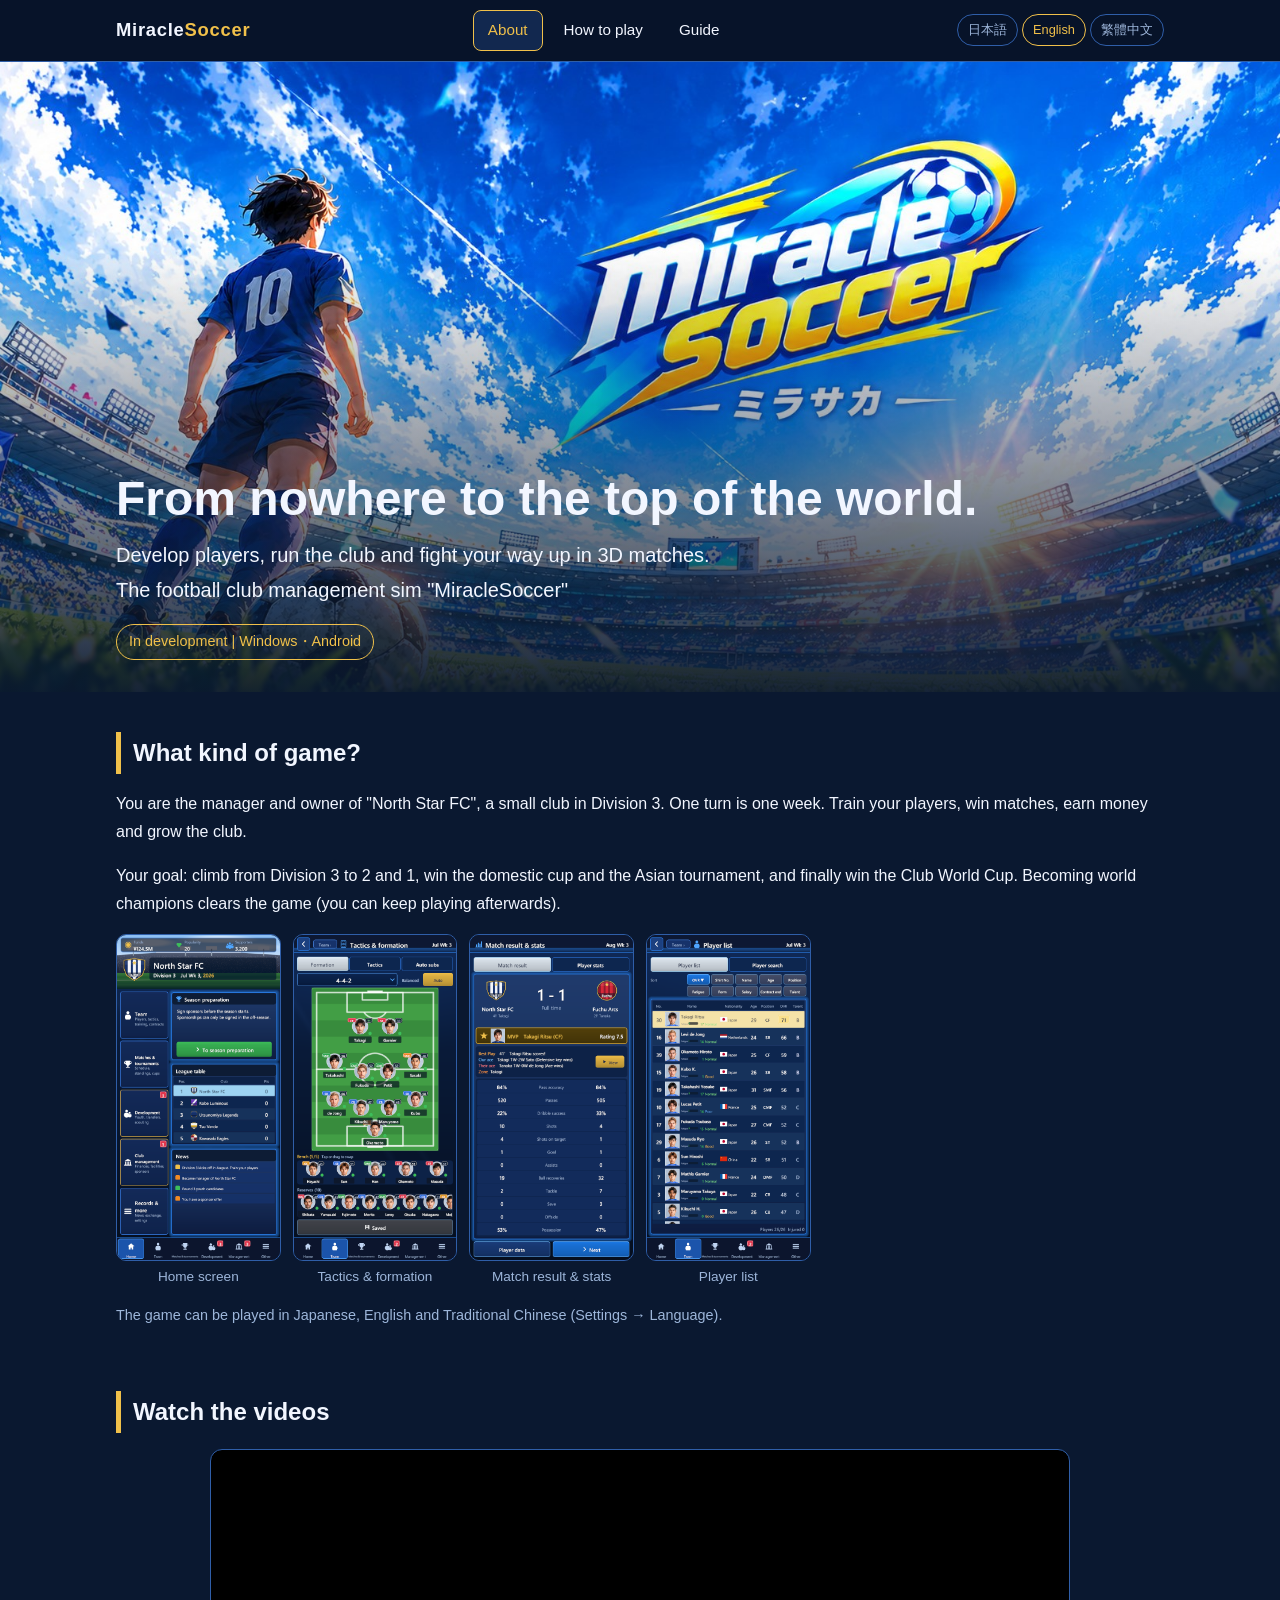
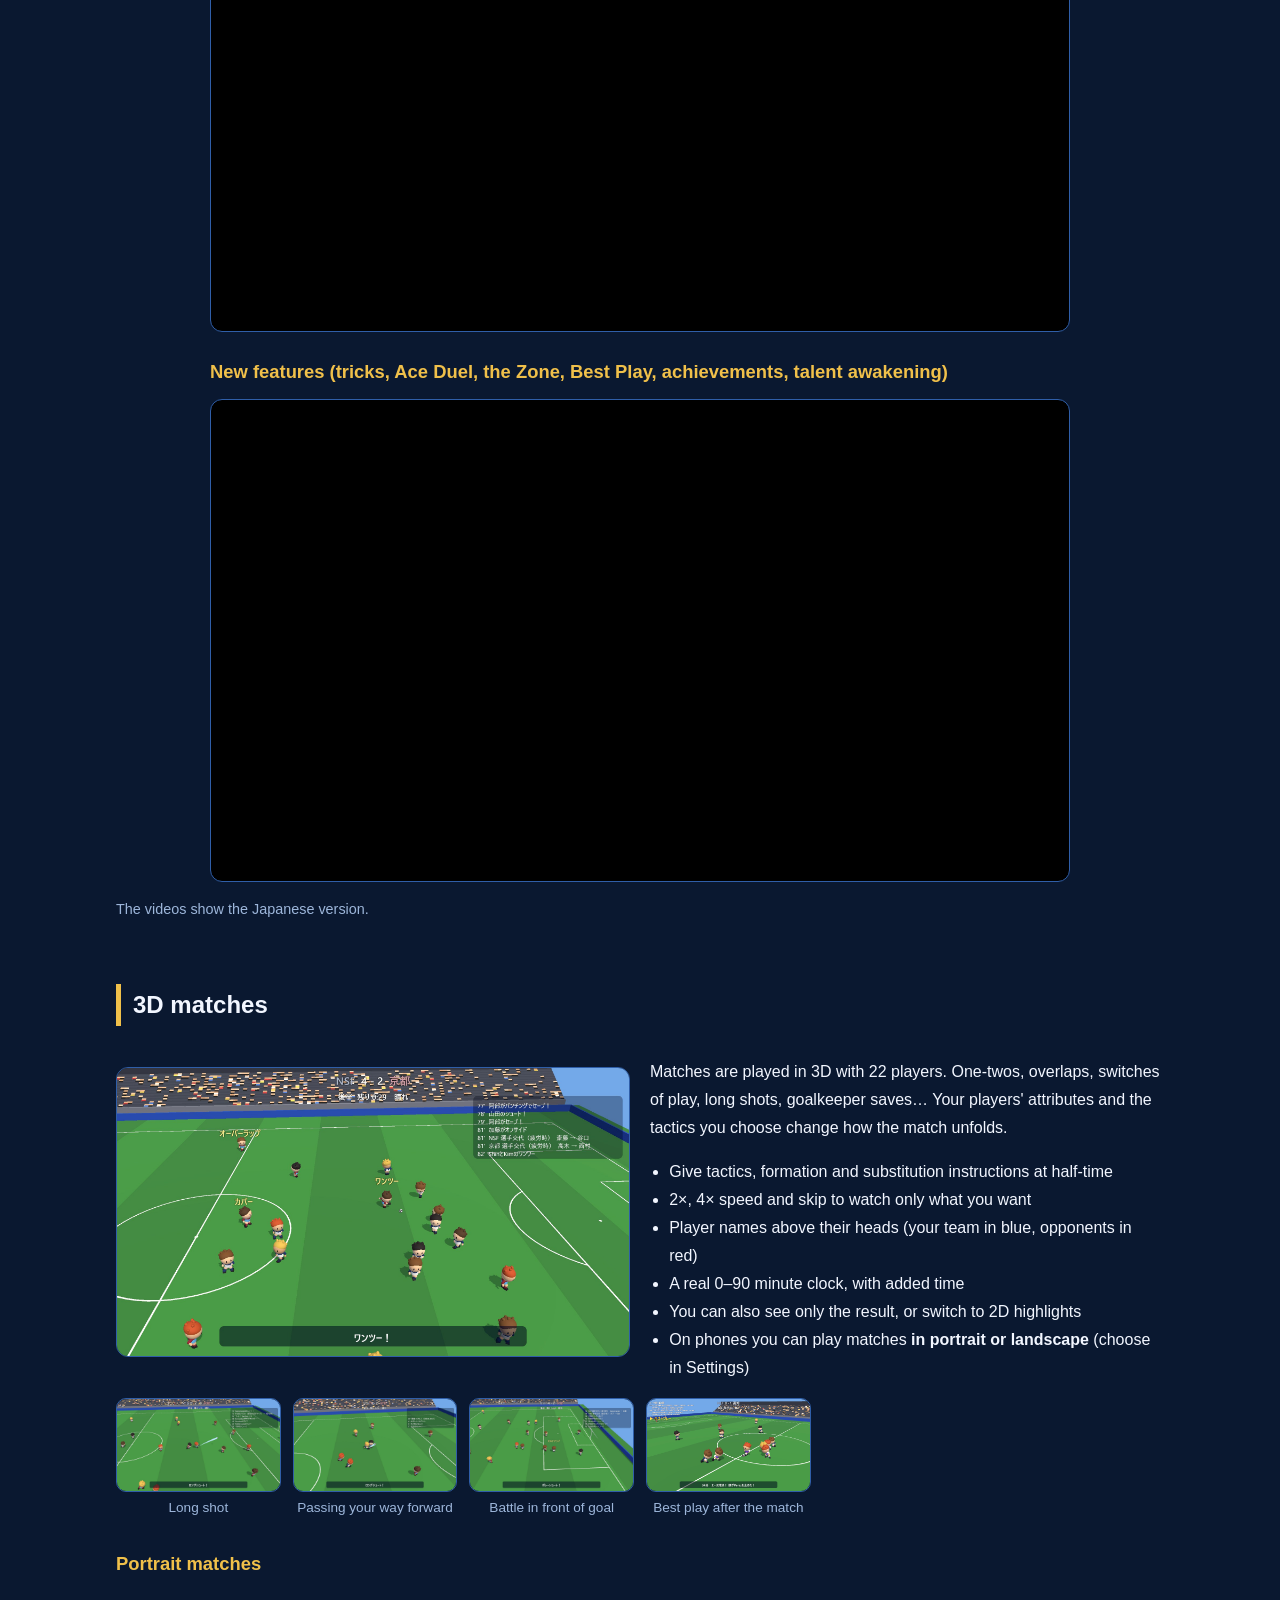
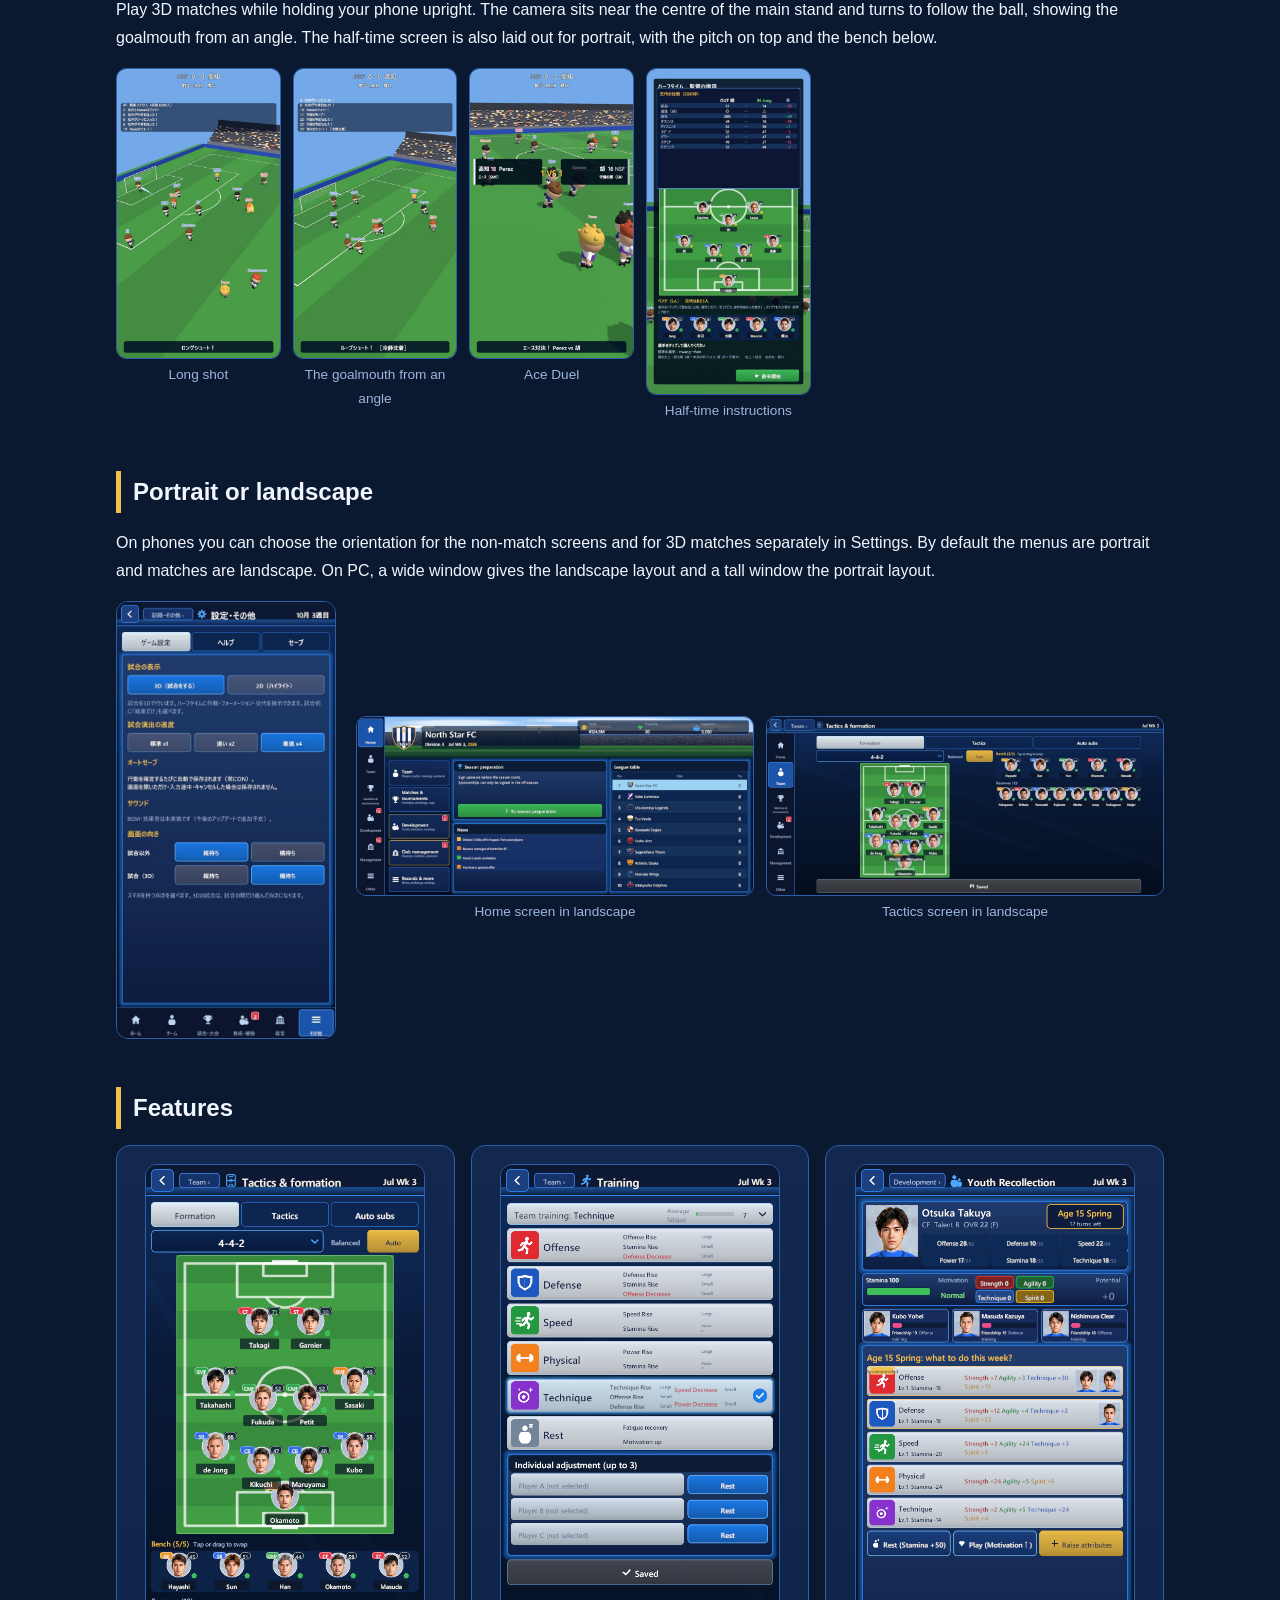
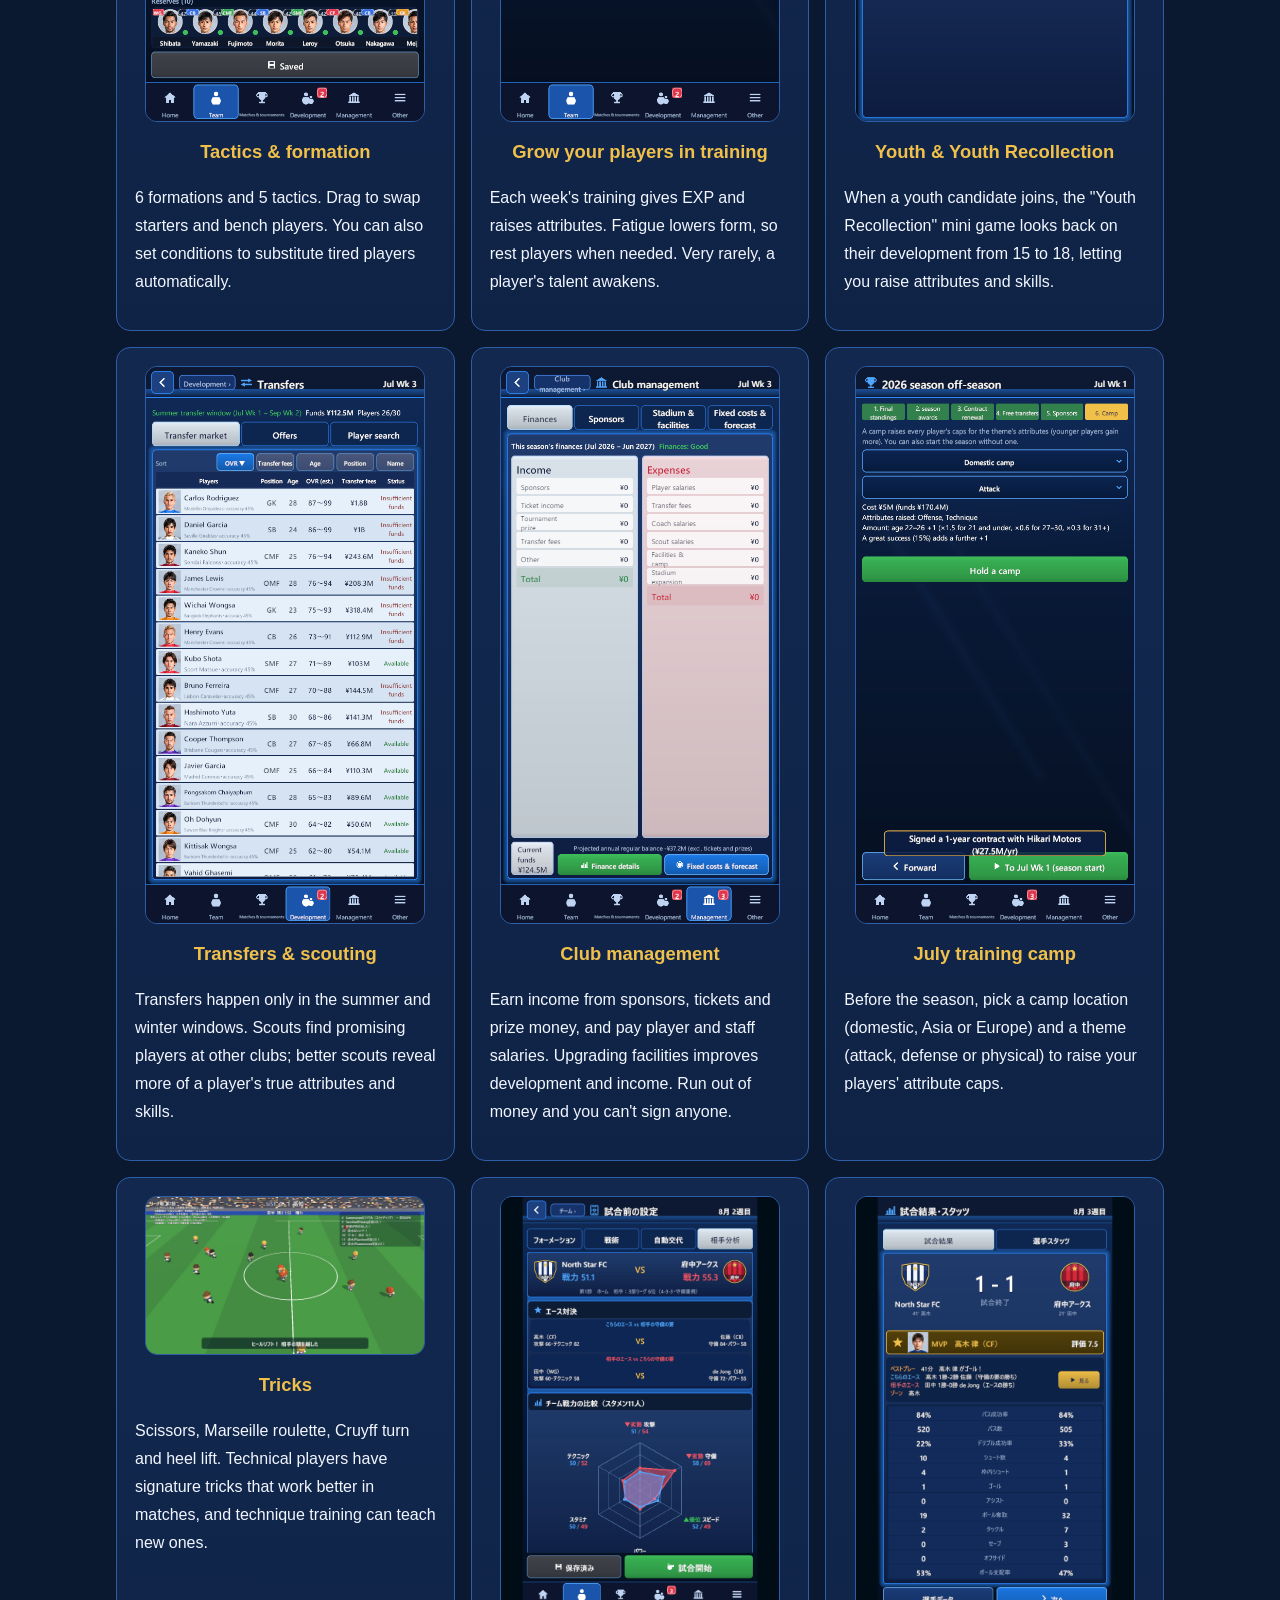
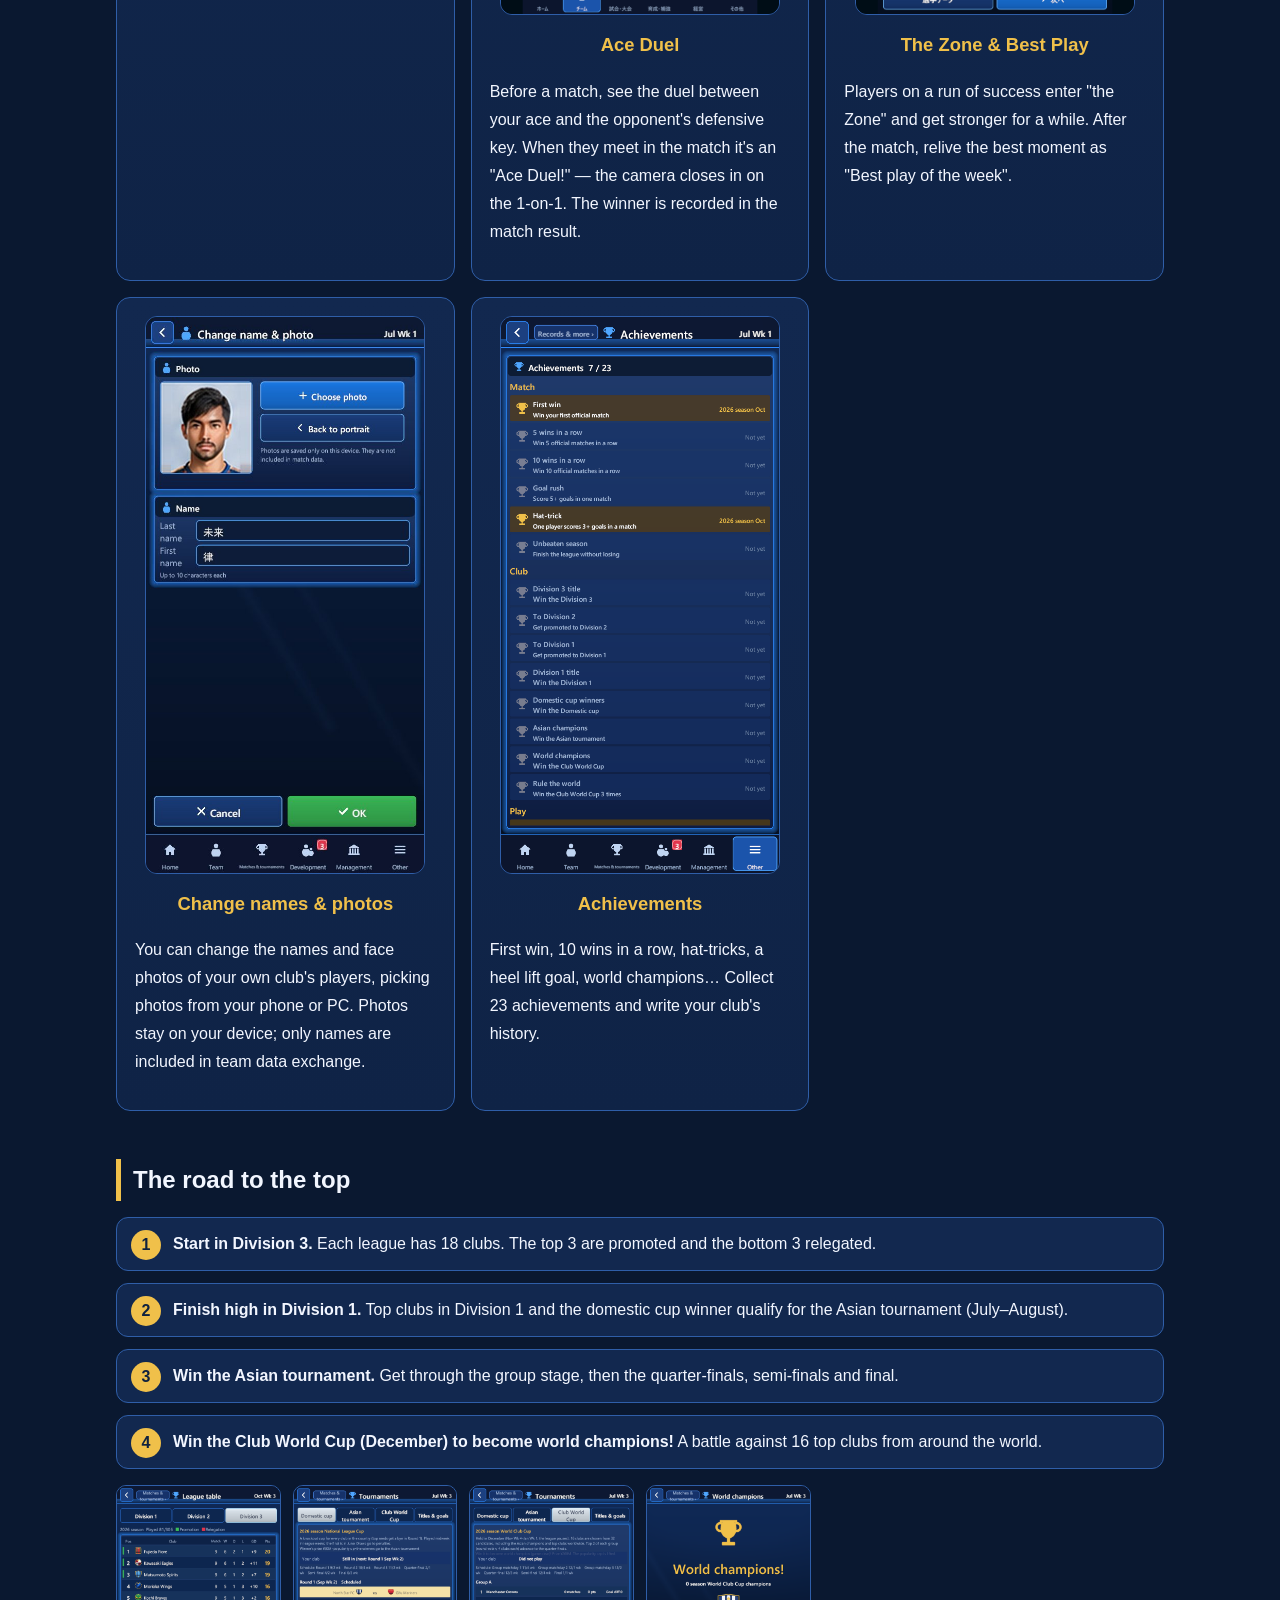
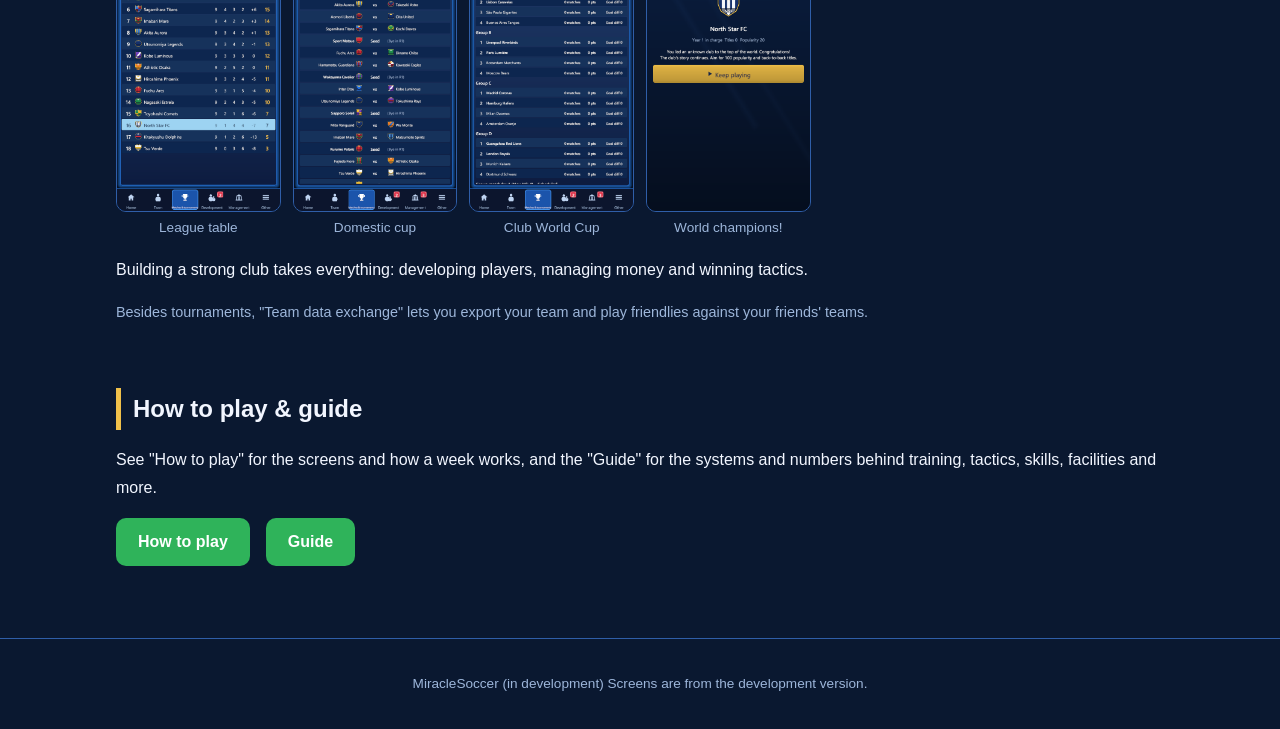
==== en/index.html @ 2bf4840b "サイトを英語・繁体字中国語に対応（en/・zh/ に3ページずつ、全ページに言語の切り替え） 英語版・繁体字版の画面写真は、それぞれの言語で撮ったゲーム画面に差し替え。  Co-Authored-By" ====
<!doctype html>
<html lang="en">
<head>
<meta charset="utf-8">
<meta name="viewport" content="width=device-width, initial-scale=1">
<title>MiracleSoccer | Football Club Management Sim</title>
<meta name="description" content="Take an unknown club to the top of the world. Develop players, run the club and win 3D matches in this football club management simulation.">
<link rel="stylesheet" href="../style.css">
</head>
<body>
<header class="site-header">
  <div class="inner">
    <a class="logo" href="index.html">Miracle<span>Soccer</span></a>
    <nav>
      <ul>
        <li><a class="current" href="index.html">About</a></li>
        <li><a href="howto.html">How to play</a></li>
        <li><a href="guide.html">Guide</a></li>
      </ul>
    </nav>
    <div class="langs"><a href="../index.html" lang="ja">日本語</a><a class="current" href="index.html" lang="en">English</a><a href="../zh/index.html" lang="zh-Hant">繁體中文</a></div>
  </div>
</header>

<div class="hero">
  <div class="inner">
    <h1>From nowhere to the top of the world.</h1>
    <p>Develop players, run the club and fight your way up in 3D matches.<br>The football club management sim "MiracleSoccer"</p>
    <span class="badge">In development | Windows・Android</span>
  </div>
</div>

<main>
  <section>
    <h2>What kind of game?</h2>
    <p>You are the manager and owner of "North Star FC", a small club in Division 3. One turn is one week. Train your players, win matches, earn money and grow the club.</p>
    <p>Your goal: climb from Division 3 to 2 and 1, win the domestic cup and the Asian tournament, and finally win the Club World Cup. Becoming world champions clears the game (you can keep playing afterwards).</p>
    <div class="shots">
      <figure><img src="img/04_home.png" alt="Home screen" loading="lazy"><figcaption>Home screen</figcaption></figure>
      <figure><img src="img/54_tactics_0.png" alt="Tactics and formation" loading="lazy"><figcaption>Tactics & formation</figcaption></figure>
      <figure><img src="img/76_match_result_0.png" alt="Match result and stats" loading="lazy"><figcaption>Match result & stats</figcaption></figure>
      <figure><img src="img/49_player_list.png" alt="Player list" loading="lazy"><figcaption>Player list</figcaption></figure>
    </div>
    <p class="note">The game can be played in Japanese, English and Traditional Chinese (Settings → Language).</p>
  </section>

  <section>
    <h2>Watch the videos</h2>
    <div class="video"><iframe src="https://www.youtube-nocookie.com/embed/7nWPicOZ9nc" title="MiracleSoccer 3D match" loading="lazy" allow="accelerometer; autoplay; clipboard-write; encrypted-media; gyroscope; picture-in-picture; web-share" referrerpolicy="strict-origin-when-cross-origin" allowfullscreen></iframe></div>
    <h3 style="margin:24px auto 10px;max-width:860px">New features (tricks, Ace Duel, the Zone, Best Play, achievements, talent awakening)</h3>
    <div class="video"><iframe src="https://www.youtube-nocookie.com/embed/sIvwtEPhvZc" title="MiracleSoccer new features" loading="lazy" allow="accelerometer; autoplay; clipboard-write; encrypted-media; gyroscope; picture-in-picture; web-share" referrerpolicy="strict-origin-when-cross-origin" allowfullscreen></iframe></div>
    <p class="note">The videos show the Japanese version.</p>
  </section>

  <section>
    <h2>3D matches</h2>
    <div class="feature wide">
      <img src="../img/match3d_1.jpg" alt="A 3D match with players playing a one-two" loading="lazy">
      <div>
        <p>Matches are played in 3D with 22 players. One-twos, overlaps, switches of play, long shots, goalkeeper saves… Your players' attributes and the tactics you choose change how the match unfolds.</p>
        <ul>
          <li>Give tactics, formation and substitution instructions at half-time</li>
          <li>2×, 4× speed and skip to watch only what you want</li>
          <li>Player names above their heads (your team in blue, opponents in red)</li>
          <li>A real 0–90 minute clock, with added time</li>
          <li>You can also see only the result, or switch to 2D highlights</li>
          <li>On phones you can play matches <b>in portrait or landscape</b> (choose in Settings)</li>
        </ul>
      </div>
    </div>
    <div class="shots" style="margin-top:16px">
      <figure><img src="../img/match3d_2.jpg" alt="A long shot" loading="lazy"><figcaption>Long shot</figcaption></figure>
      <figure><img src="../img/match3d_3.jpg" alt="A 3D match" loading="lazy"><figcaption>Passing your way forward</figcaption></figure>
      <figure><img src="../img/match3d_4.jpg" alt="A 3D match" loading="lazy"><figcaption>Battle in front of goal</figcaption></figure>
      <figure><img src="../img/feat_bestplay3d.jpg" alt="Best play replay after the match" loading="lazy"><figcaption>Best play after the match</figcaption></figure>
    </div>

    <h3 style="margin-top:28px">Portrait matches</h3>
    <p>Play 3D matches while holding your phone upright. The camera sits near the centre of the main stand and turns to follow the ball, showing the goalmouth from an angle. The half-time screen is also laid out for portrait, with the pitch on top and the bench below.</p>
    <div class="shots tall">
      <figure><img src="../img/vertical_1.jpg" alt="A long shot in a portrait 3D match" loading="lazy"><figcaption>Long shot</figcaption></figure>
      <figure><img src="../img/vertical_3.jpg" alt="The goalmouth seen from an angle in a portrait match" loading="lazy"><figcaption>The goalmouth from an angle</figcaption></figure>
      <figure><img src="../img/vertical_2.jpg" alt="Ace Duel in a portrait match" loading="lazy"><figcaption>Ace Duel</figcaption></figure>
      <figure><img src="../img/vertical_halftime.jpg" alt="Half-time instructions in portrait" loading="lazy"><figcaption>Half-time instructions</figcaption></figure>
    </div>
  </section>

  <section>
    <h2>Portrait or landscape</h2>
    <p>On phones you can choose the orientation for the non-match screens and for 3D matches separately in Settings. By default the menus are portrait and matches are landscape. On PC, a wide window gives the landscape layout and a tall window the portrait layout.</p>
    <div class="feature">
      <img class="phone" src="../img/settings_orientation.jpg" alt="Screen orientation settings" loading="lazy">
      <div class="shots wide" style="margin-top:0">
        <figure><img src="img/landscape_home.jpg" alt="Home screen in landscape" loading="lazy"><figcaption>Home screen in landscape</figcaption></figure>
        <figure><img src="img/landscape_tactics.jpg" alt="Tactics screen in landscape" loading="lazy"><figcaption>Tactics screen in landscape</figcaption></figure>
      </div>
    </div>
  </section>

  <section>
    <h2>Features</h2>
    <div class="grid features">
      <div class="card feature">
        <img class="phone" src="img/54_tactics_0.png" alt="Tactics and formation screen" loading="lazy">
        <div>
          <h3>Tactics & formation</h3>
          <p>6 formations and 5 tactics. Drag to swap starters and bench players. You can also set conditions to substitute tired players automatically.</p>
        </div>
      </div>
      <div class="card feature">
        <img class="phone" src="img/53_training.png" alt="Training screen" loading="lazy">
        <div>
          <h3>Grow your players in training</h3>
          <p>Each week's training gives EXP and raises attributes. Fatigue lowers form, so rest players when needed. Very rarely, a player's talent awakens.</p>
        </div>
      </div>
      <div class="card feature">
        <img class="phone" src="img/15_recollection_choose.png" alt="Youth Recollection screen" loading="lazy">
        <div>
          <h3>Youth & Youth Recollection</h3>
          <p>When a youth candidate joins, the "Youth Recollection" mini game looks back on their development from 15 to 18, letting you raise attributes and skills.</p>
        </div>
      </div>
      <div class="card feature">
        <img class="phone" src="img/40_transfer_market.png" alt="Transfer market screen" loading="lazy">
        <div>
          <h3>Transfers & scouting</h3>
          <p>Transfers happen only in the summer and winter windows. Scouts find promising players at other clubs; better scouts reveal more of a player's true attributes and skills.</p>
        </div>
      </div>
      <div class="card feature">
        <img class="phone" src="img/34_mgmt_finance.png" alt="Club finances screen" loading="lazy">
        <div>
          <h3>Club management</h3>
          <p>Earn income from sponsors, tickets and prize money, and pay player and staff salaries. Upgrading facilities improves development and income. Run out of money and you can't sign anyone.</p>
        </div>
      </div>
      <div class="card feature">
        <img class="phone" src="img/121_offseason_camp.png" alt="Training camp screen" loading="lazy">
        <div>
          <h3>July training camp</h3>
          <p>Before the season, pick a camp location (domestic, Asia or Europe) and a theme (attack, defense or physical) to raise your players' attribute caps.</p>
        </div>
      </div>
      <div class="card feature">
        <img class="phone" src="../img/feat_heel.jpg" alt="A heel lift in a 3D match" loading="lazy">
        <div>
          <h3>Tricks</h3>
          <p>Scissors, Marseille roulette, Cruyff turn and heel lift. Technical players have signature tricks that work better in matches, and technique training can teach new ones.</p>
        </div>
      </div>
      <div class="card feature">
        <img class="phone" src="../img/feat_duel.png" alt="Ace Duel before a match" loading="lazy">
        <div>
          <h3>Ace Duel</h3>
          <p>Before a match, see the duel between your ace and the opponent's defensive key. When they meet in the match it's an "Ace Duel!" — the camera closes in on the 1-on-1. The winner is recorded in the match result.</p>
        </div>
      </div>
      <div class="card feature">
        <img class="phone" src="../img/feat_result.png" alt="Best play and the Zone in the match result" loading="lazy">
        <div>
          <h3>The Zone & Best Play</h3>
          <p>Players on a run of success enter "the Zone" and get stronger for a while. After the match, relive the best moment as "Best play of the week".</p>
        </div>
      </div>
      <div class="card feature">
        <img class="phone" src="img/feat_edit_player.jpg" alt="Changing a player's name and photo" loading="lazy">
        <div>
          <h3>Change names & photos</h3>
          <p>You can change the names and face photos of your own club's players, picking photos from your phone or PC. Photos stay on your device; only names are included in team data exchange.</p>
        </div>
      </div>
      <div class="card feature">
        <img class="phone" src="img/feat_achievements.png" alt="Achievements screen" loading="lazy">
        <div>
          <h3>Achievements</h3>
          <p>First win, 10 wins in a row, hat-tricks, a heel lift goal, world champions… Collect 23 achievements and write your club's history.</p>
        </div>
      </div>
    </div>
  </section>

  <section>
    <h2>The road to the top</h2>
    <ol class="steps">
      <li><b>Start in Division 3.</b> Each league has 18 clubs. The top 3 are promoted and the bottom 3 relegated.</li>
      <li><b>Finish high in Division 1.</b> Top clubs in Division 1 and the domestic cup winner qualify for the Asian tournament (July–August).</li>
      <li><b>Win the Asian tournament.</b> Get through the group stage, then the quarter-finals, semi-finals and final.</li>
      <li><b>Win the Club World Cup (December) to become world champions!</b> A battle against 16 top clubs from around the world.</li>
    </ol>
    <div style="margin-top:16px">
    <div class="shots">
      <figure><img src="img/79_standings.png" alt="League table" loading="lazy"><figcaption>League table</figcaption></figure>
      <figure><img src="img/23_cup_domestic.png" alt="Domestic cup" loading="lazy"><figcaption>Domestic cup</figcaption></figure>
      <figure><img src="img/24_cup_world.png" alt="Club World Cup" loading="lazy"><figcaption>Club World Cup</figcaption></figure>
      <figure><img src="img/26_world_champion.png" alt="World champions!" loading="lazy"><figcaption>World champions!</figcaption></figure>
    </div>
    </div>
    <p style="margin-top:16px">Building a strong club takes everything: developing players, managing money and winning tactics.</p>
    <p class="note">Besides tournaments, "Team data exchange" lets you export your team and play friendlies against your friends' teams.</p>
  </section>

  <section>
    <h2>How to play & guide</h2>
    <p>See "How to play" for the screens and how a week works, and the "Guide" for the systems and numbers behind training, tactics, skills, facilities and more.</p>
    <p><a class="btn" href="howto.html">How to play</a>　<a class="btn" href="guide.html">Guide</a></p>
  </section>
</main>

<footer>
  <p>MiracleSoccer (in development)  Screens are from the development version.</p>
</footer>
</body>
</html>
---- style.css ----
:root {
  --bg: #0a1830;
  --bg2: #0f2346;
  --panel: #12284f;
  --line: #2f5ea8;
  --gold: #f0c04a;
  --text: #f2f6ff;
  --sub: #9db6da;
  --green: #2fb35a;
}
* { box-sizing: border-box; }
html { scroll-behavior: smooth; }
body {
  margin: 0;
  background: var(--bg);
  color: var(--text);
  font-family: "Hiragino Kaku Gothic ProN", "Noto Sans JP", "Yu Gothic", Meiryo, sans-serif;
  line-height: 1.75;
}
a { color: var(--gold); }
img { max-width: 100%; display: block; }

/* ヘッダー */
.site-header {
  position: sticky; top: 0; z-index: 10;
  background: rgba(8, 20, 42, 0.95);
  border-bottom: 1px solid var(--line);
}
.site-header .inner {
  max-width: 1080px; margin: 0 auto; padding: 10px 16px;
  display: flex; align-items: center; justify-content: space-between; gap: 12px; flex-wrap: wrap;
}
.logo { font-weight: 800; font-size: 1.15rem; color: var(--text); text-decoration: none; letter-spacing: 0.04em; }
.logo span { color: var(--gold); }
nav ul { list-style: none; margin: 0; padding: 0; display: flex; gap: 6px; flex-wrap: wrap; }
nav a, nav .soon {
  display: block; padding: 6px 14px; border-radius: 8px;
  text-decoration: none; color: var(--text); font-size: 0.95rem;
  border: 1px solid transparent;
}
nav a:hover { border-color: var(--line); }
nav a.current { background: var(--panel); border-color: var(--gold); color: var(--gold); }
nav .soon { color: var(--sub); opacity: 0.7; }
nav .soon small { font-size: 0.75rem; }

/* ヒーロー */
.hero {
  position: relative; min-height: 70vh;
  display: flex; align-items: flex-end;
  background: #000 url("img/title.jpg") center / cover no-repeat;
}
.hero::after { content: ""; position: absolute; inset: 0; background: linear-gradient(to bottom, rgba(10,24,48,0) 30%, rgba(10,24,48,0.95) 100%); }
.hero .inner { position: relative; z-index: 1; max-width: 1080px; margin: 0 auto; padding: 32px 16px; width: 100%; }
.hero h1 { margin: 0 0 8px; font-size: clamp(1.8rem, 5vw, 3rem); line-height: 1.3; }
.hero p { margin: 0; font-size: clamp(1rem, 2.4vw, 1.25rem); color: var(--text); }
.badge { display: inline-block; margin-top: 16px; padding: 4px 12px; border: 1px solid var(--gold); color: var(--gold); border-radius: 999px; font-size: 0.9rem; }

/* 本文 */
main { max-width: 1080px; margin: 0 auto; padding: 0 16px 48px; }
section { padding: 40px 0 8px; }
h2 {
  font-size: 1.5rem; margin: 0 0 16px; padding-left: 12px;
  border-left: 5px solid var(--gold);
}
h3 { font-size: 1.15rem; margin: 0 0 8px; color: var(--gold); }
.lead { color: var(--sub); margin-top: -6px; }

.page-title { padding: 36px 0 0; }
.page-title h1 { margin: 0; font-size: clamp(1.6rem, 4vw, 2.2rem); }
.page-title p { color: var(--sub); margin: 4px 0 0; }

.card {
  background: linear-gradient(180deg, var(--panel), var(--bg2));
  border: 1px solid var(--line); border-radius: 14px; padding: 18px;
}
.grid { display: grid; gap: 16px; }
.grid.two { grid-template-columns: repeat(auto-fit, minmax(300px, 1fr)); }
.grid.three { grid-template-columns: repeat(auto-fit, minmax(240px, 1fr)); }

/* 特徴：画像と文 */
.feature { display: grid; grid-template-columns: 220px 1fr; gap: 20px; align-items: center; }
.feature.wide { grid-template-columns: 1fr 1fr; }
.feature img { border-radius: 12px; border: 1px solid var(--line); }
.feature ul { margin: 8px 0 0; padding-left: 1.2em; }
@media (max-width: 720px) {
  .feature, .feature.wide { grid-template-columns: 1fr; }
  .feature img.phone { max-width: 260px; margin: 0 auto; }
}

/* 画面写真のならび */
.shots { display: grid; grid-template-columns: repeat(auto-fill, minmax(160px, 1fr)); gap: 12px; }
.shots figure { margin: 0; }
.shots img { border-radius: 10px; border: 1px solid var(--line); }
.shots figcaption { font-size: 0.85rem; color: var(--sub); text-align: center; margin-top: 4px; }

/* 流れ（ステップ） */
.steps { counter-reset: step; list-style: none; padding: 0; margin: 0; display: grid; gap: 12px; }
.steps li {
  counter-increment: step; position: relative;
  background: var(--panel); border: 1px solid var(--line); border-radius: 12px;
  padding: 12px 14px 12px 56px;
}
.steps li::before {
  content: counter(step); position: absolute; left: 14px; top: 12px;
  width: 30px; height: 30px; border-radius: 50%;
  background: var(--gold); color: #10223f; font-weight: 800;
  display: flex; align-items: center; justify-content: center;
}

table { width: 100%; border-collapse: collapse; font-size: 0.95rem; }
th, td { border-bottom: 1px solid var(--line); padding: 8px 10px; text-align: left; vertical-align: top; }
th { color: var(--gold); white-space: nowrap; }
.table-wrap { overflow-x: auto; }

.note { color: var(--sub); font-size: 0.9rem; }
.btn {
  display: inline-block; padding: 10px 22px; border-radius: 10px;
  background: var(--green); color: #fff; text-decoration: none; font-weight: 700;
}

footer {
  border-top: 1px solid var(--line); color: var(--sub);
  text-align: center; padding: 20px 16px; font-size: 0.85rem;
}

/* ゲームの特徴：上に画像、下に説明 */
.features { grid-template-columns: repeat(auto-fit, minmax(260px, 1fr)); }
.card.feature { display: flex; flex-direction: column; gap: 14px; }
.card.feature img { width: 100%; max-width: 280px; margin: 0 auto; }
.card.feature h3 { text-align: center; }

/* カードの上の画像 */
.card .card-img { width: 100%; max-width: 260px; margin: 0 auto 12px; border-radius: 10px; border: 1px solid var(--line); }
.card h3 { text-align: center; }
.shots { margin-top: 12px; }

/* YouTube の埋め込み（16:9） */
.video { position: relative; width: 100%; max-width: 860px; margin: 0 auto; aspect-ratio: 16 / 9; border-radius: 12px; overflow: hidden; border: 1px solid var(--line); background: #000; }
.video iframe { position: absolute; inset: 0; width: 100%; height: 100%; border: 0; }

/* スマホ：トップの画像を切らずに全部見せ、文字は画像の下に置く */
@media (max-width: 720px) {
  .hero { display: block; min-height: 0; background: var(--bg); }
  .hero::before { content: ""; display: block; aspect-ratio: 1983 / 793; background: #000 url("img/title.jpg") center / contain no-repeat; }
  .hero::after { display: none; }
  .hero .inner { padding: 20px 16px 8px; }
}

/* 攻略：目次 */
.toc { display: flex; flex-wrap: wrap; gap: 8px; margin: 20px 0 0; }
.toc a { padding: 6px 12px; border: 1px solid var(--line); border-radius: 999px; text-decoration: none; font-size: 0.9rem; background: var(--panel); }
.toc a:hover { border-color: var(--gold); }
section[id] { scroll-margin-top: 70px; }
.card ul { margin: 8px 0 0; padding-left: 1.2em; }

/* 縦長・横長の画面写真のならび */
.shots.tall { grid-template-columns: repeat(auto-fill, minmax(150px, 1fr)); }
.shots.wide { grid-template-columns: repeat(auto-fill, minmax(300px, 1fr)); }
.card ol { margin: 8px 0 0; padding-left: 1.4em; }
.card ol li { margin-bottom: 6px; }
.card h3 + ol, .card h3 + ul { margin-top: 4px; }

/* 言語の切り替え */
.langs { display: flex; gap: 4px; flex-wrap: wrap; }
.langs a { padding: 4px 10px; border: 1px solid var(--line); border-radius: 999px; font-size: 0.8rem; color: var(--sub); text-decoration: none; }
.langs a:hover { border-color: var(--gold); color: var(--text); }
.langs a.current { border-color: var(--gold); color: var(--gold); }
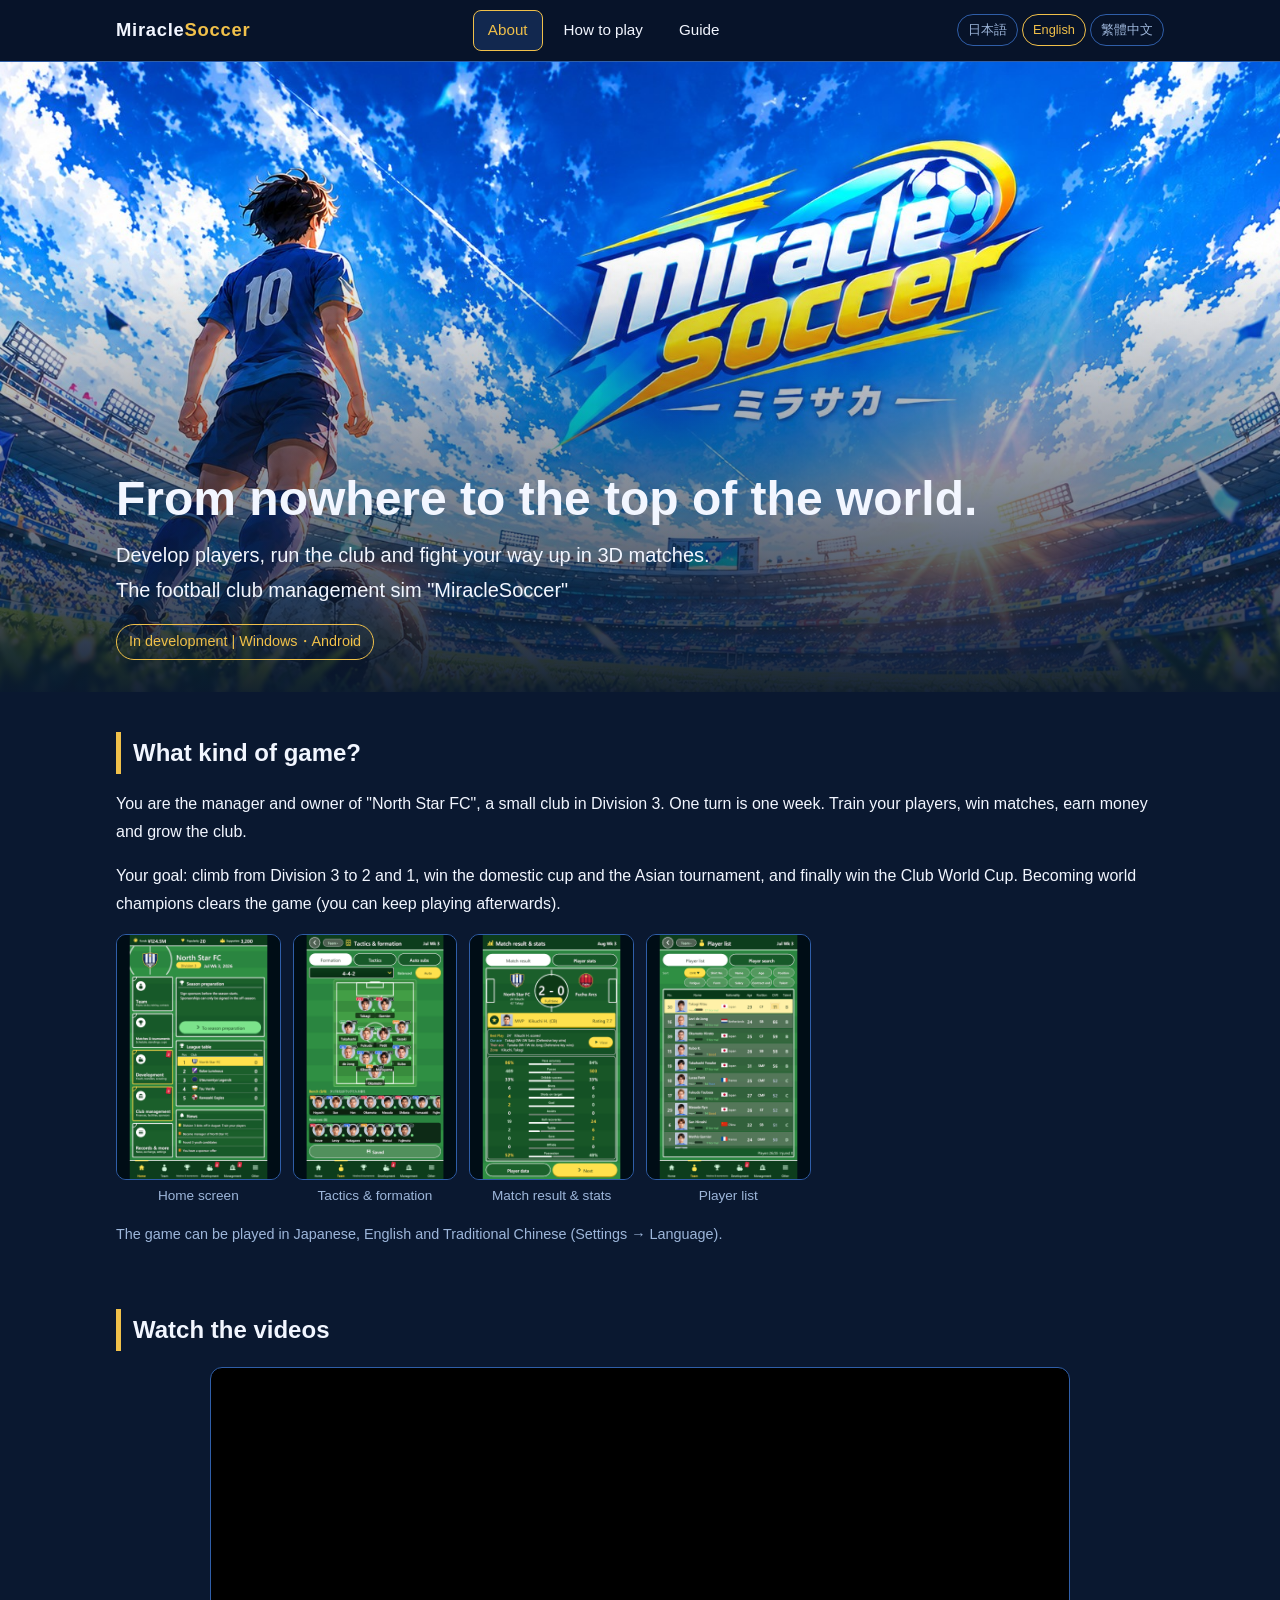
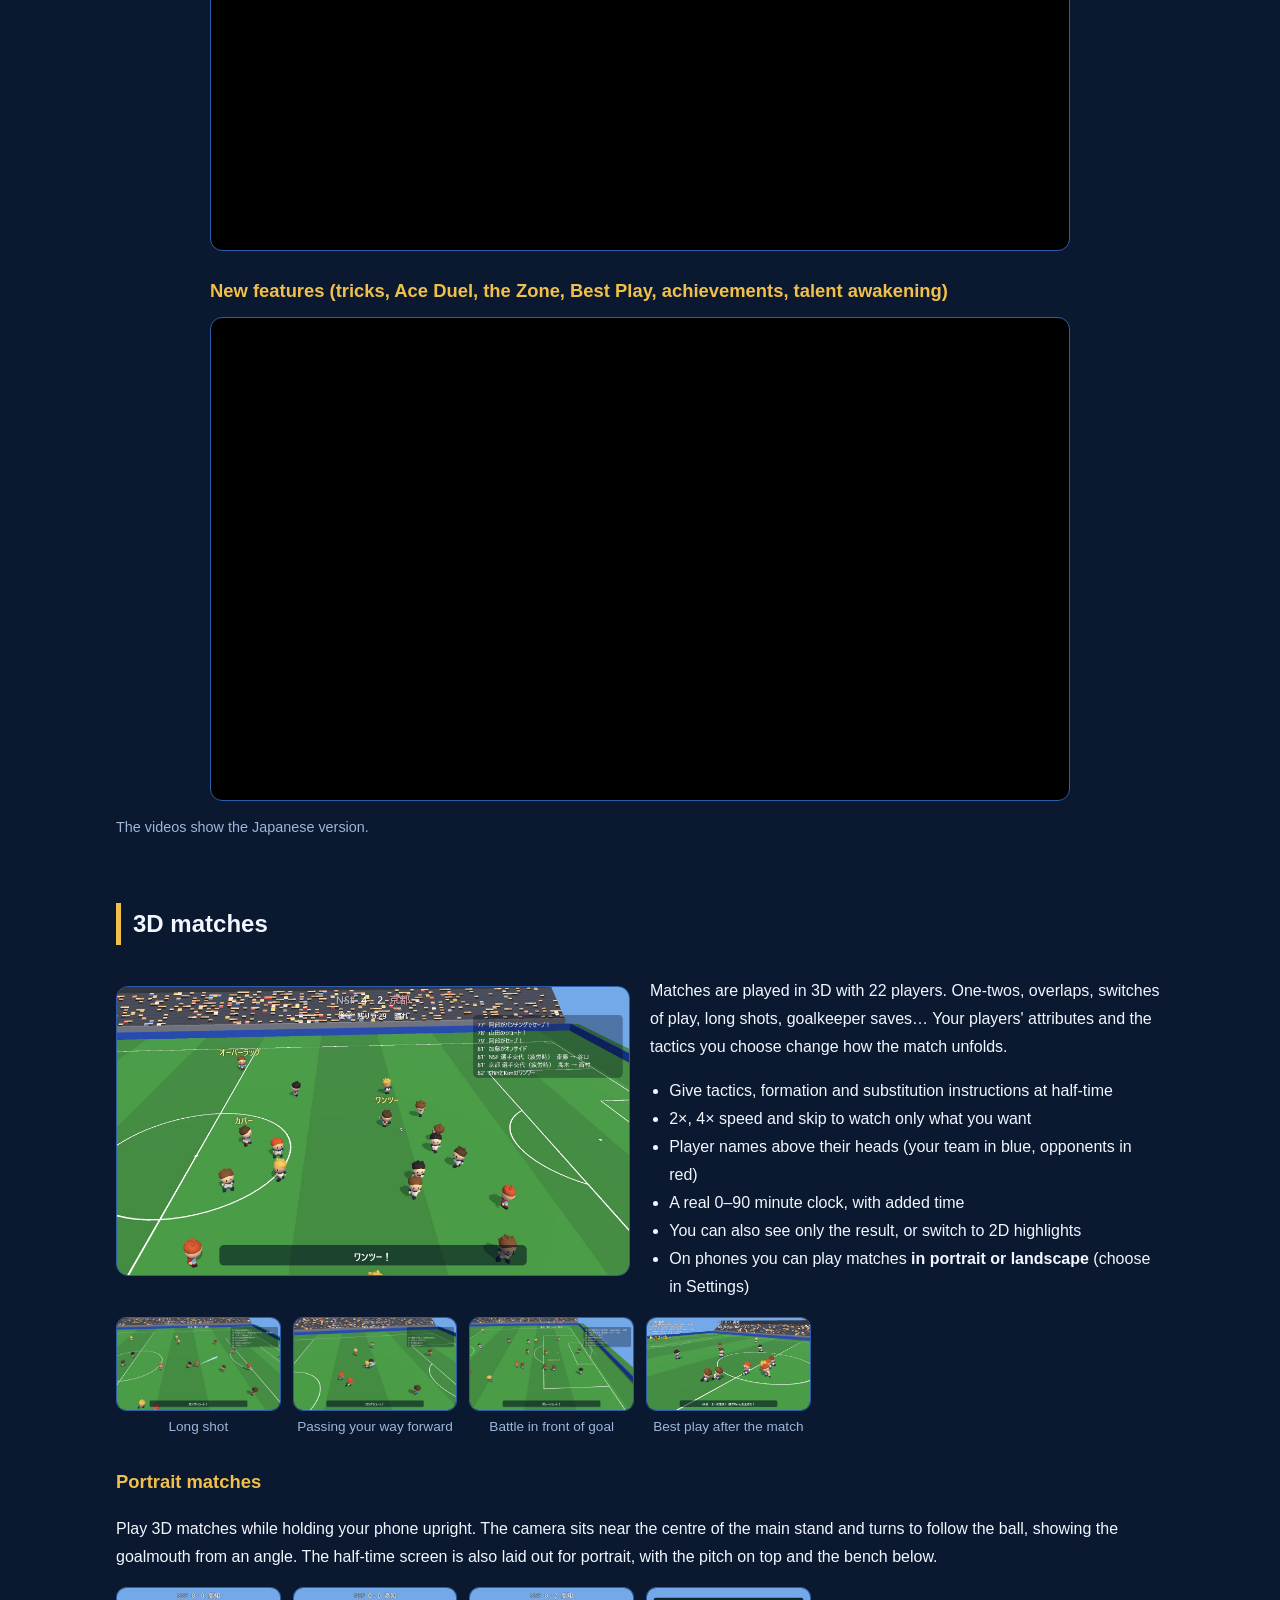
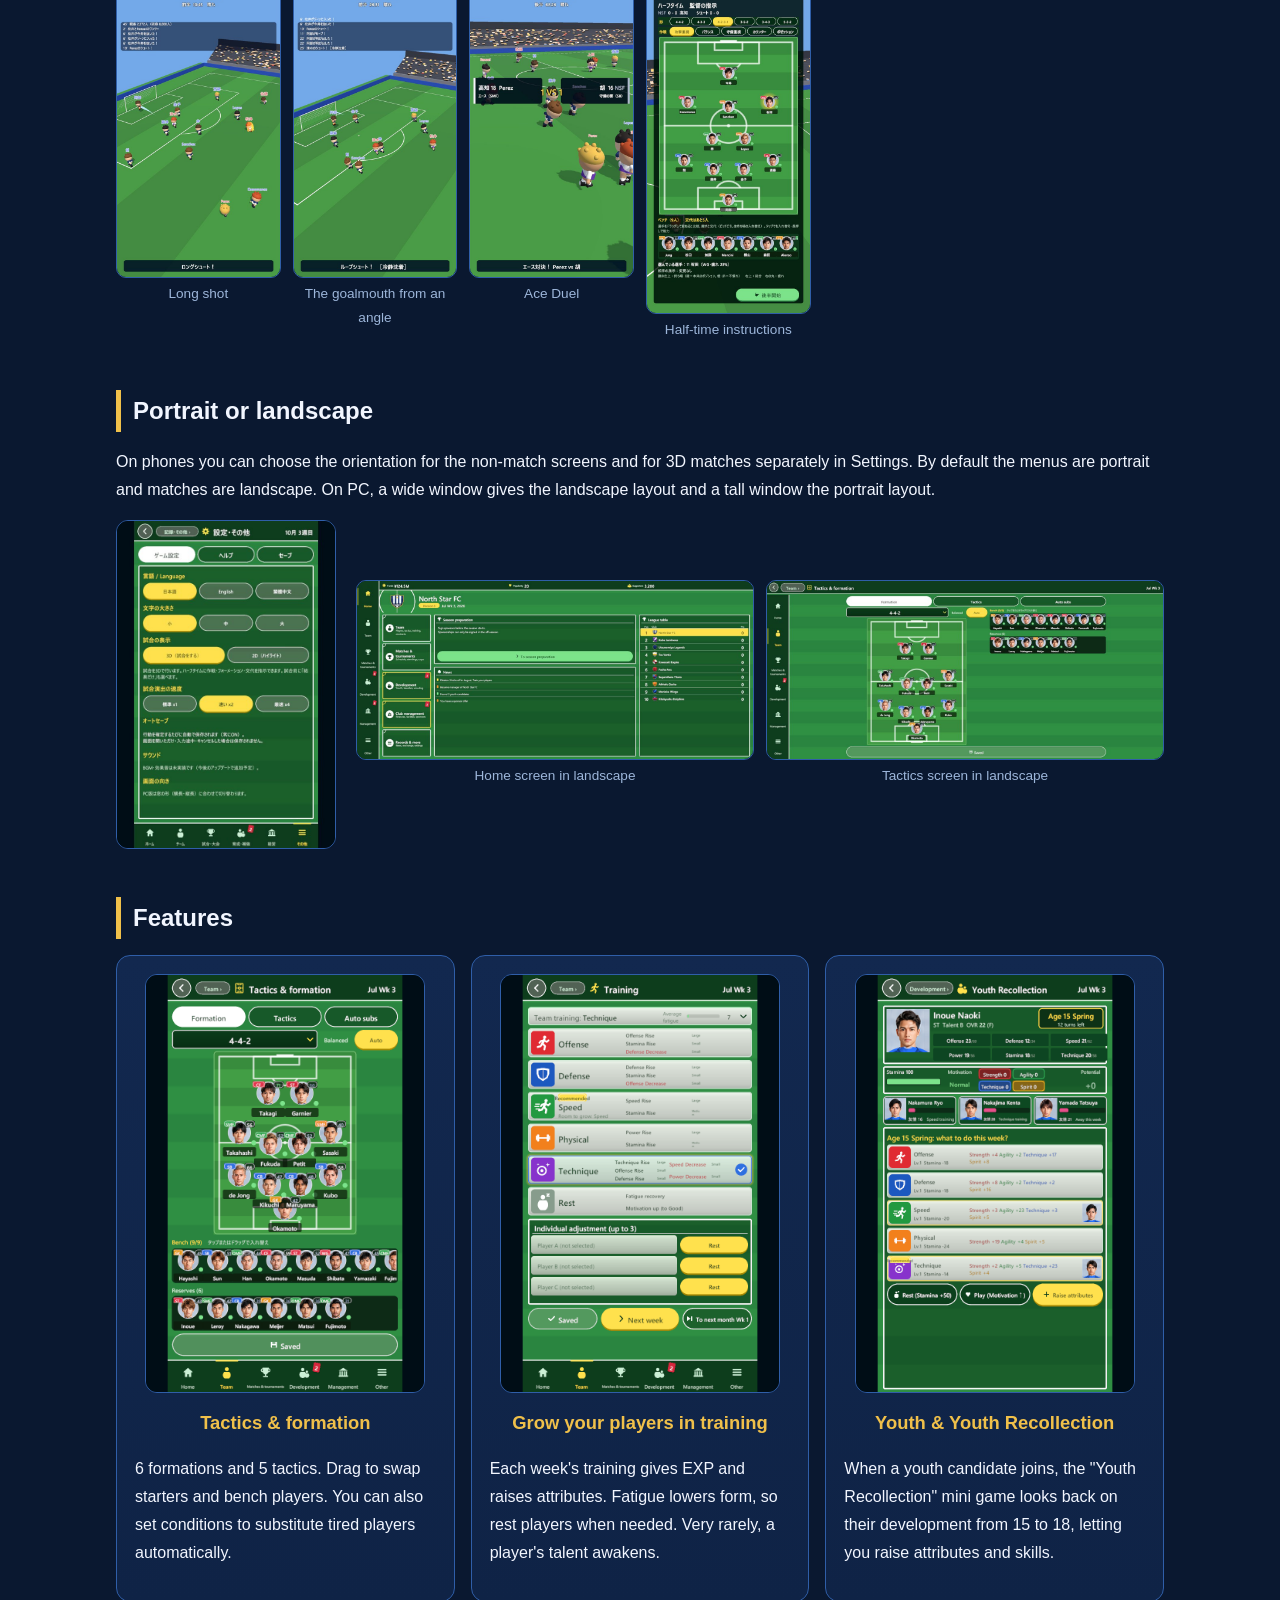
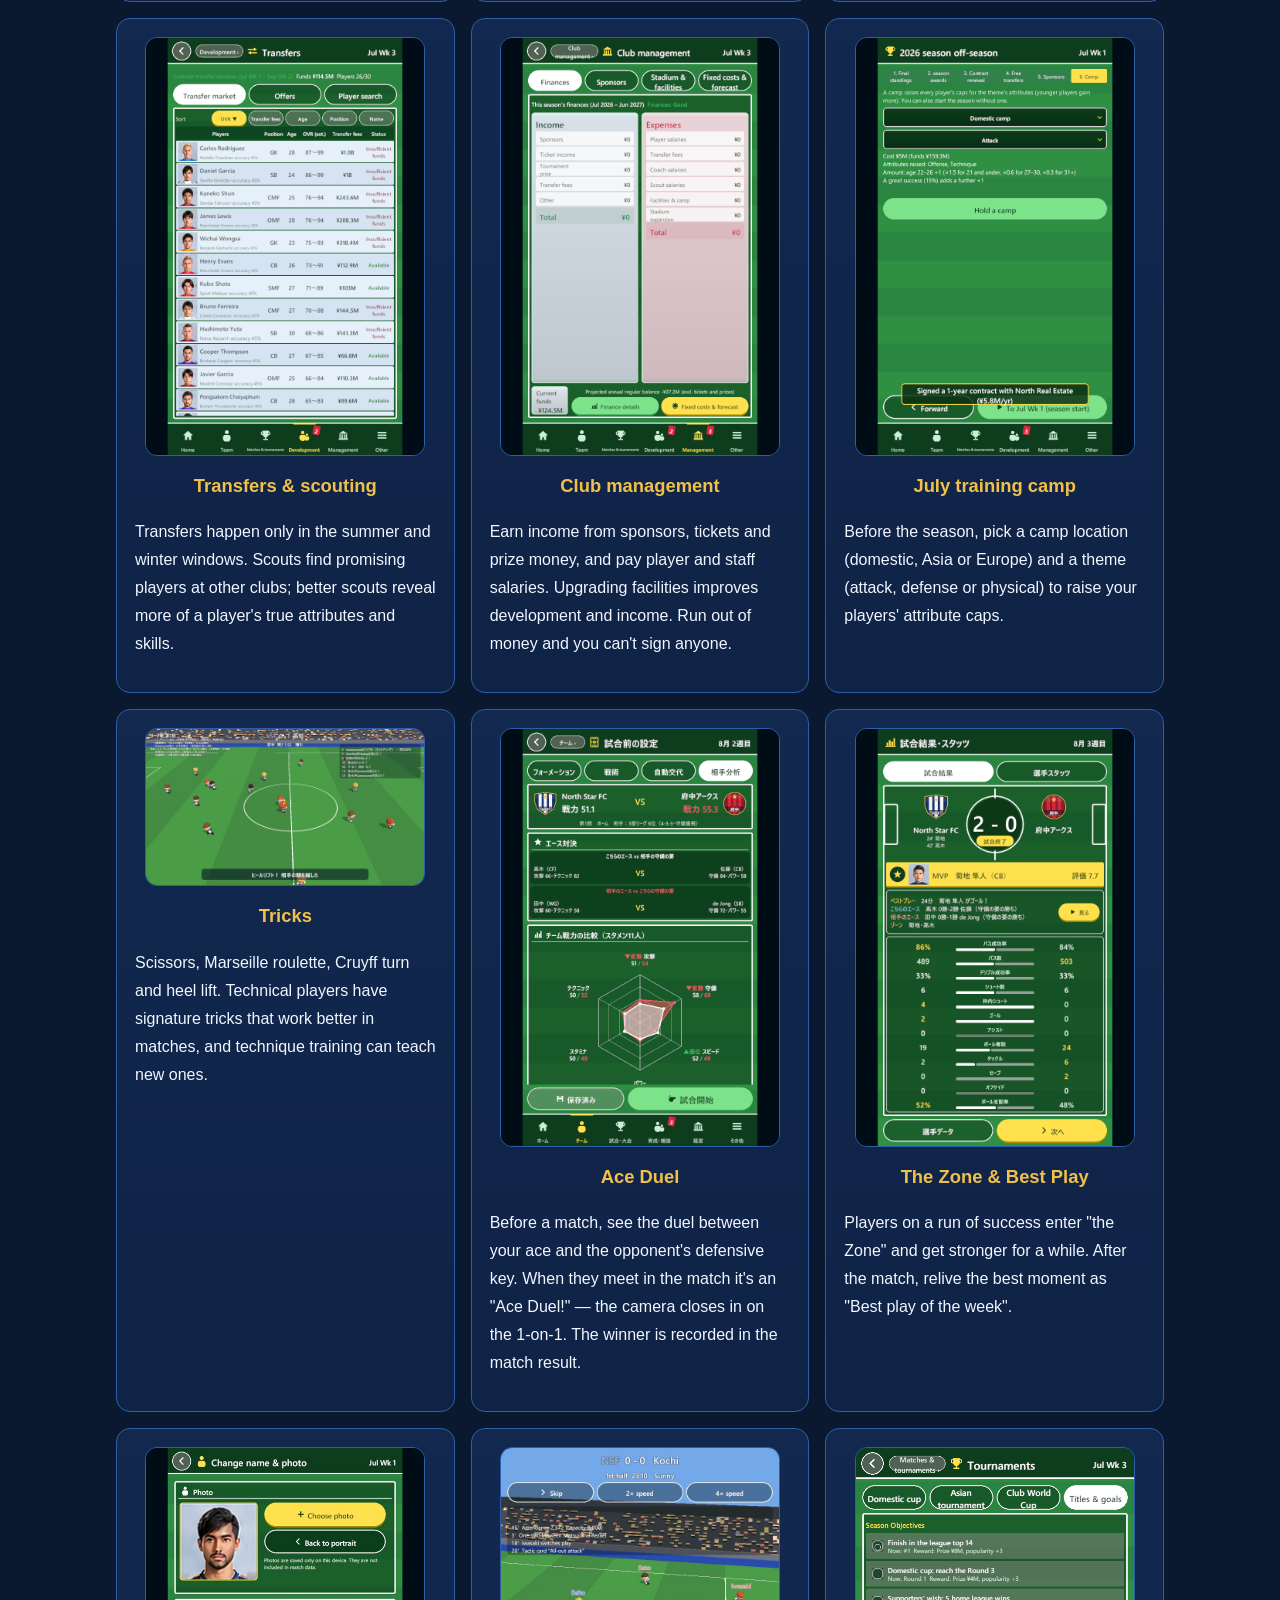
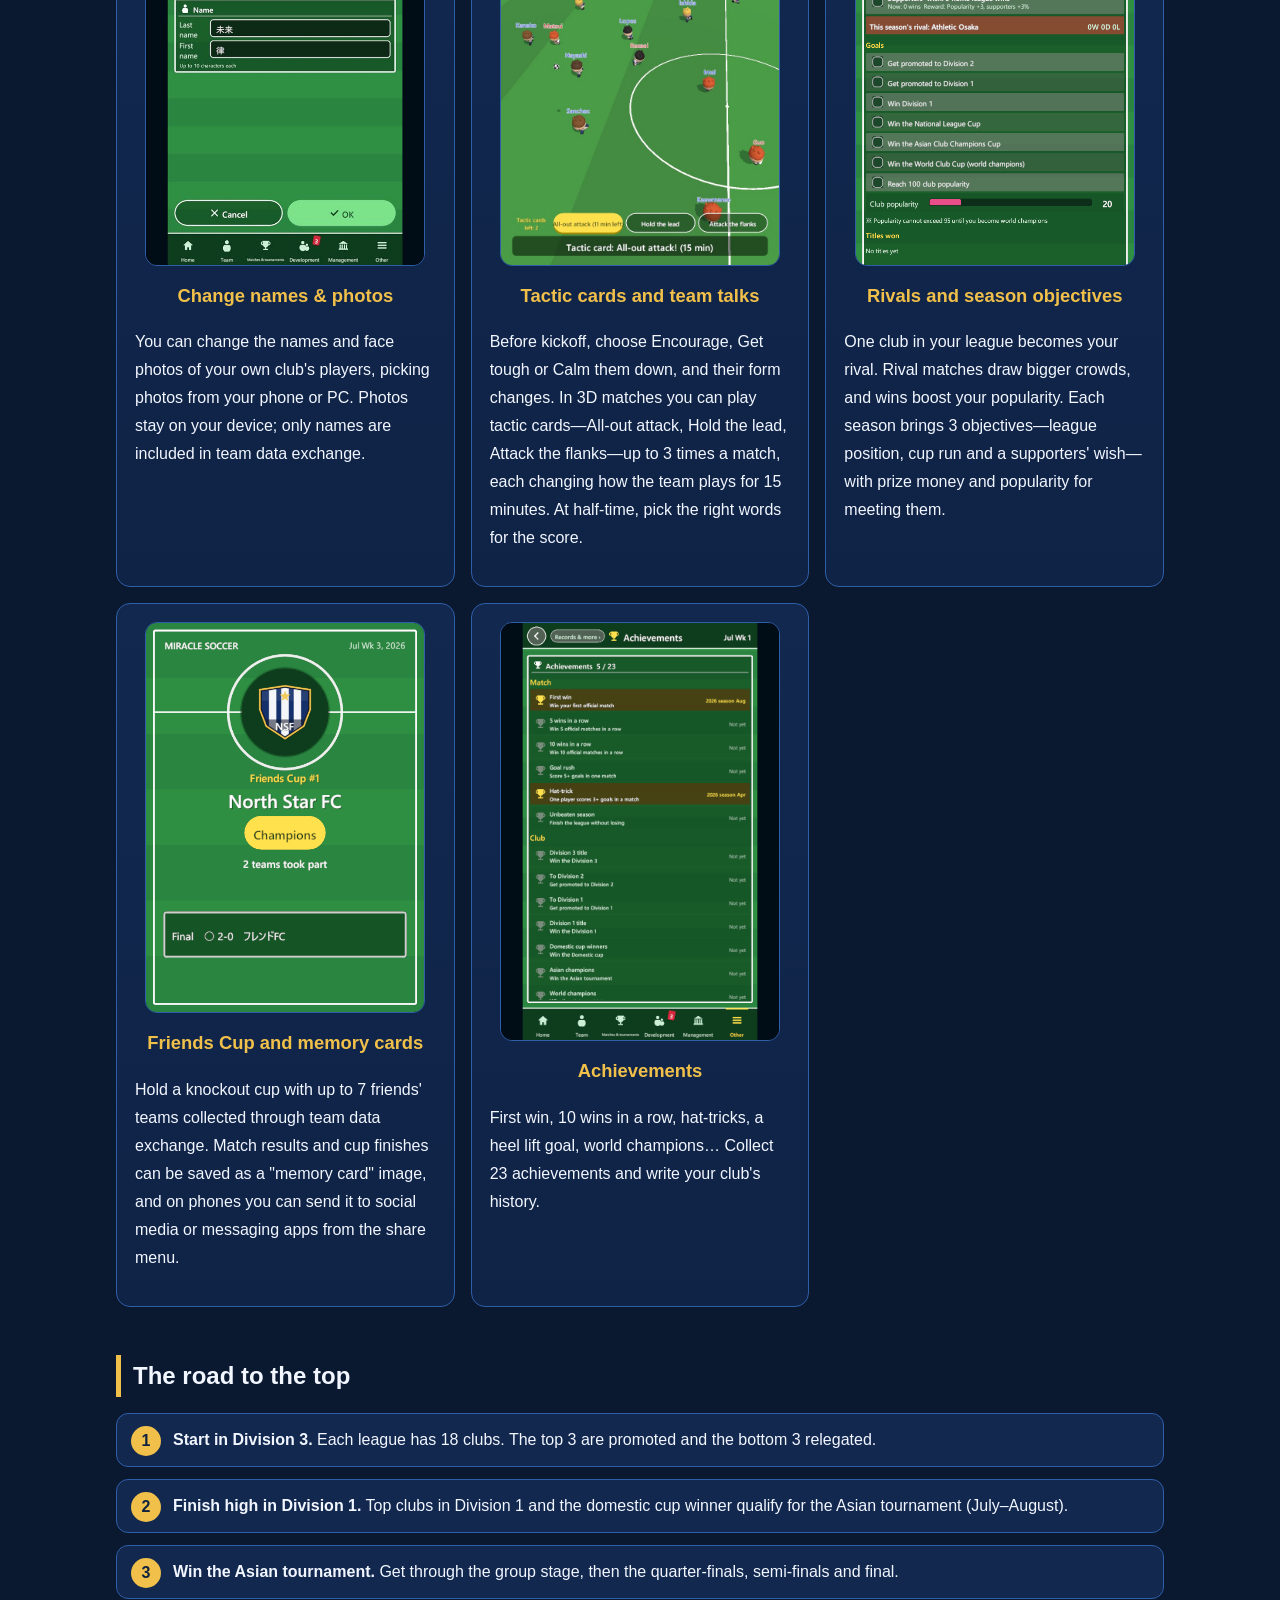
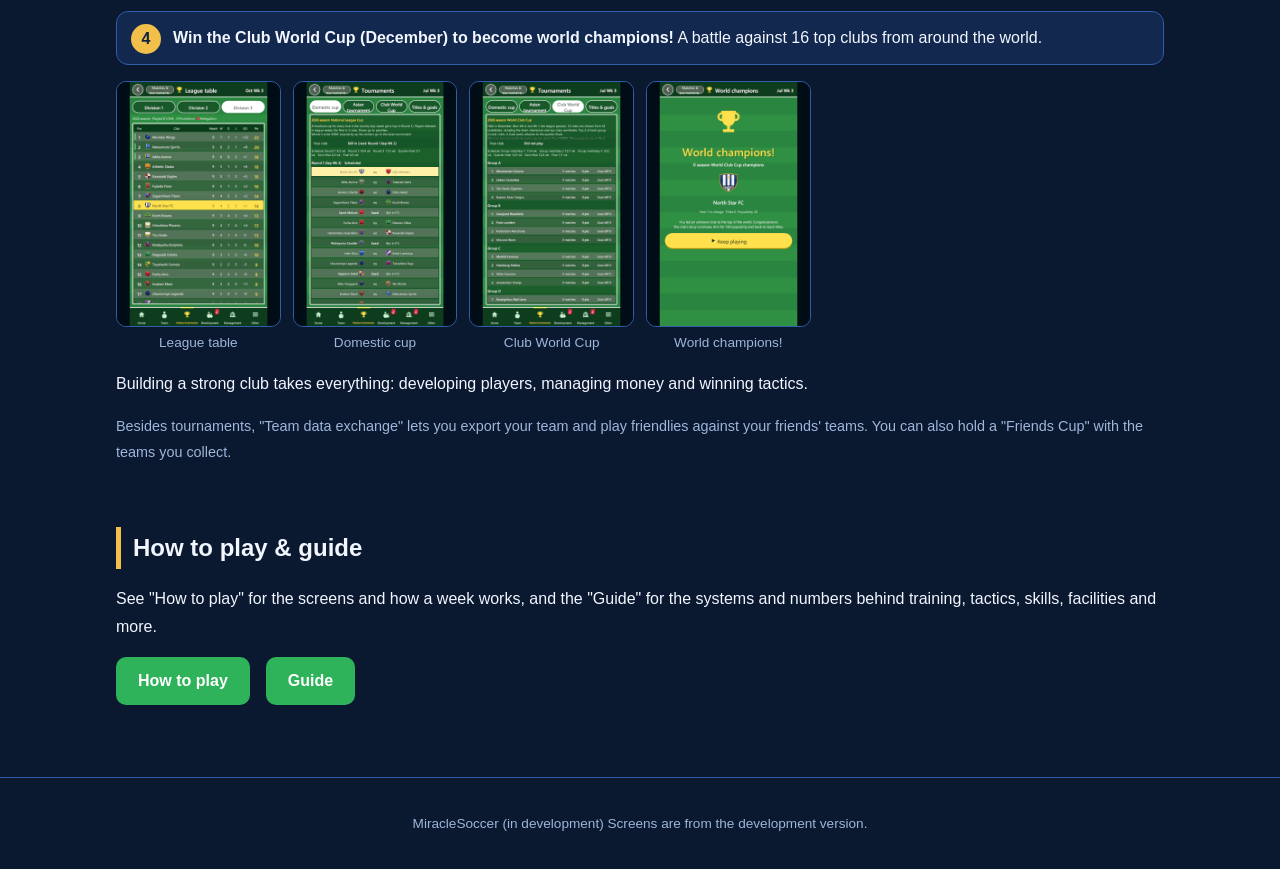
==== commit 9fe99e39: "作戦カード・監督の言葉・ライバル・今季の目標・友だちカップ・記念カードを追加（日本語・英語・繁体字中国語） - トップの特長に3つ追加（画面写真つき） - 攻略に仕組みと数字を追加。個別の休養で上がる" ====
--- a/en/index.html
+++ b/en/index.html
@@ -171,6 +171,27 @@
         </div>
       </div>
       <div class="card feature">
+        <img class="phone" src="img/feat_tactic_cards.jpg" alt="Using a tactic card in a 3D match" loading="lazy">
+        <div>
+          <h3>Tactic cards and team talks</h3>
+          <p>Before kickoff, choose Encourage, Get tough or Calm them down, and their form changes. In 3D matches you can play tactic cards—All-out attack, Hold the lead, Attack the flanks—up to 3 times a match, each changing how the team plays for 15 minutes. At half-time, pick the right words for the score.</p>
+        </div>
+      </div>
+      <div class="card feature">
+        <img class="phone" src="img/feat_objectives.png" alt="Season objectives and rival record" loading="lazy">
+        <div>
+          <h3>Rivals and season objectives</h3>
+          <p>One club in your league becomes your rival. Rival matches draw bigger crowds, and wins boost your popularity. Each season brings 3 objectives—league position, cup run and a supporters' wish—with prize money and popularity for meeting them.</p>
+        </div>
+      </div>
+      <div class="card feature">
+        <img class="phone" src="img/feat_memorial_card.png" alt="Friends Cup memory card" loading="lazy">
+        <div>
+          <h3>Friends Cup and memory cards</h3>
+          <p>Hold a knockout cup with up to 7 friends' teams collected through team data exchange. Match results and cup finishes can be saved as a "memory card" image, and on phones you can send it to social media or messaging apps from the share menu.</p>
+        </div>
+      </div>
+      <div class="card feature">
         <img class="phone" src="img/feat_achievements.png" alt="Achievements screen" loading="lazy">
         <div>
           <h3>Achievements</h3>
@@ -197,7 +218,7 @@
     </div>
     </div>
     <p style="margin-top:16px">Building a strong club takes everything: developing players, managing money and winning tactics.</p>
-    <p class="note">Besides tournaments, "Team data exchange" lets you export your team and play friendlies against your friends' teams.</p>
+    <p class="note">Besides tournaments, "Team data exchange" lets you export your team and play friendlies against your friends' teams. You can also hold a "Friends Cup" with the teams you collect.</p>
   </section>
 
   <section>
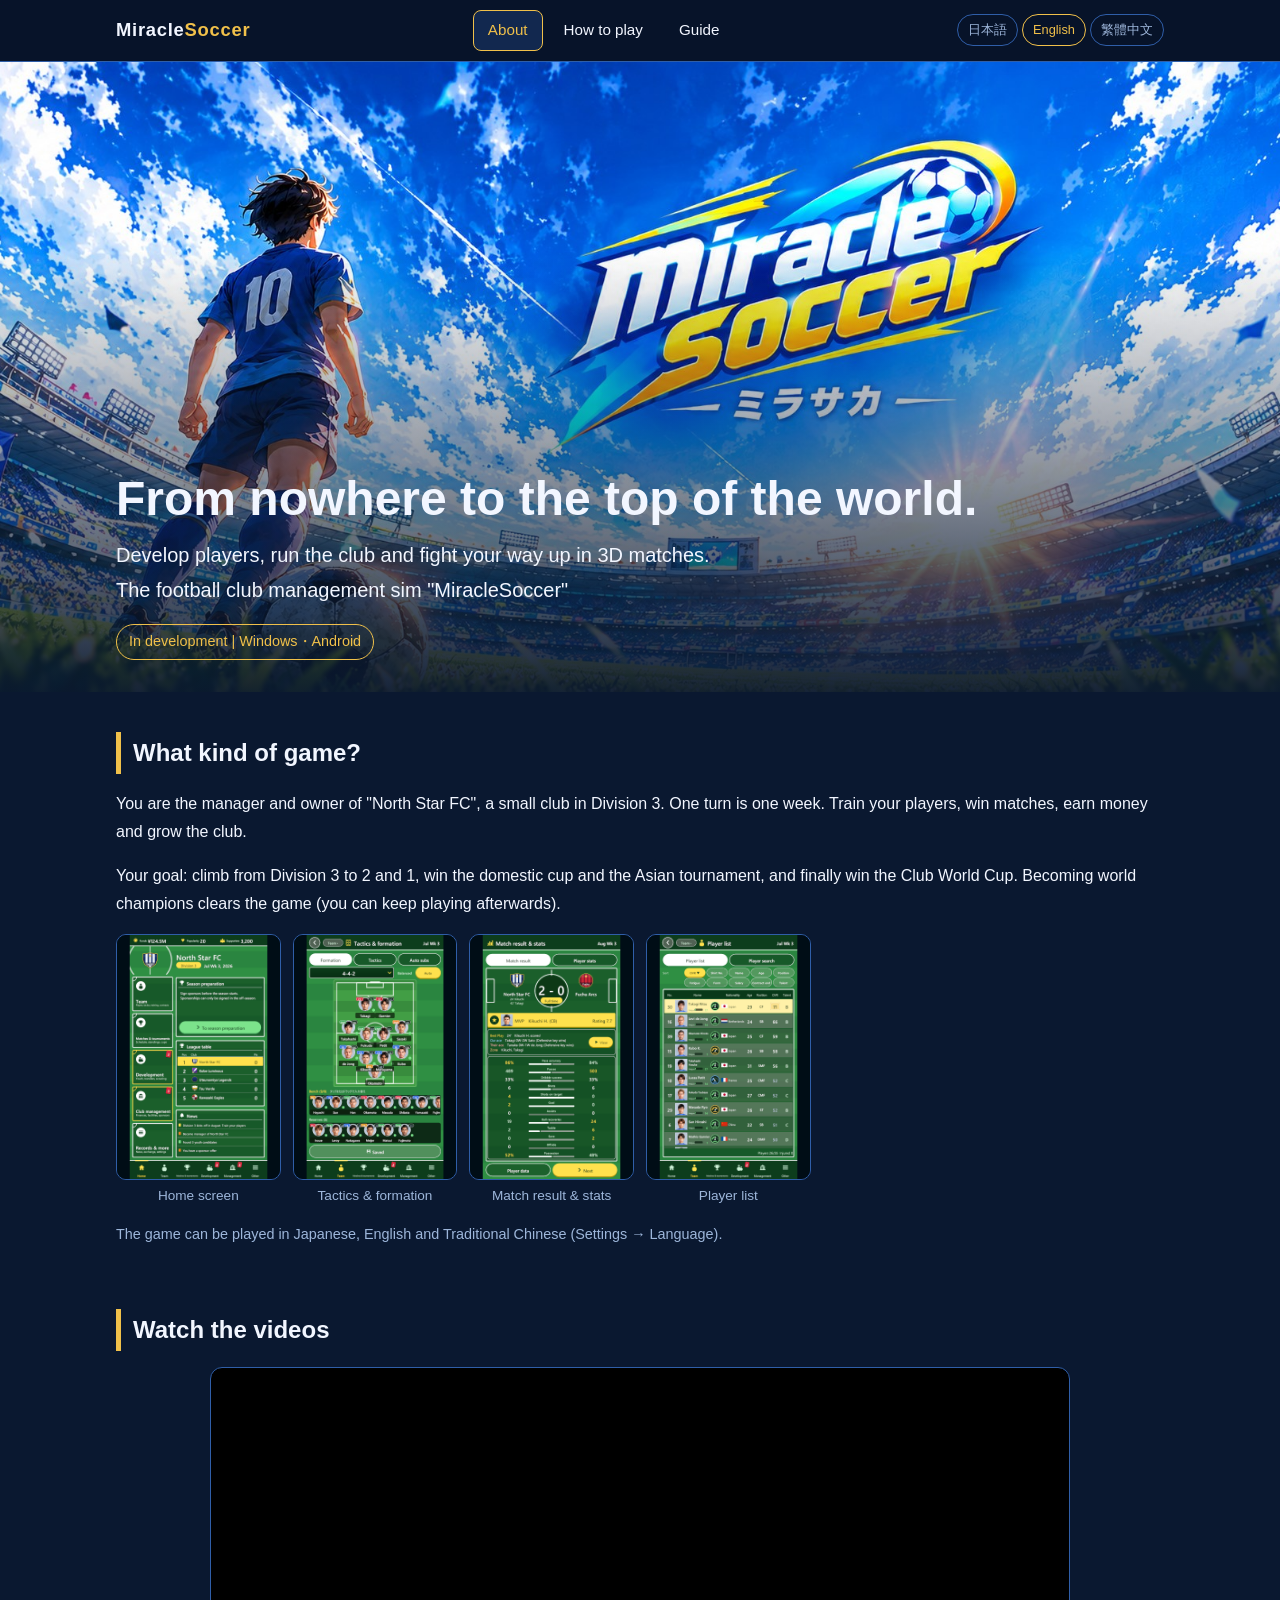
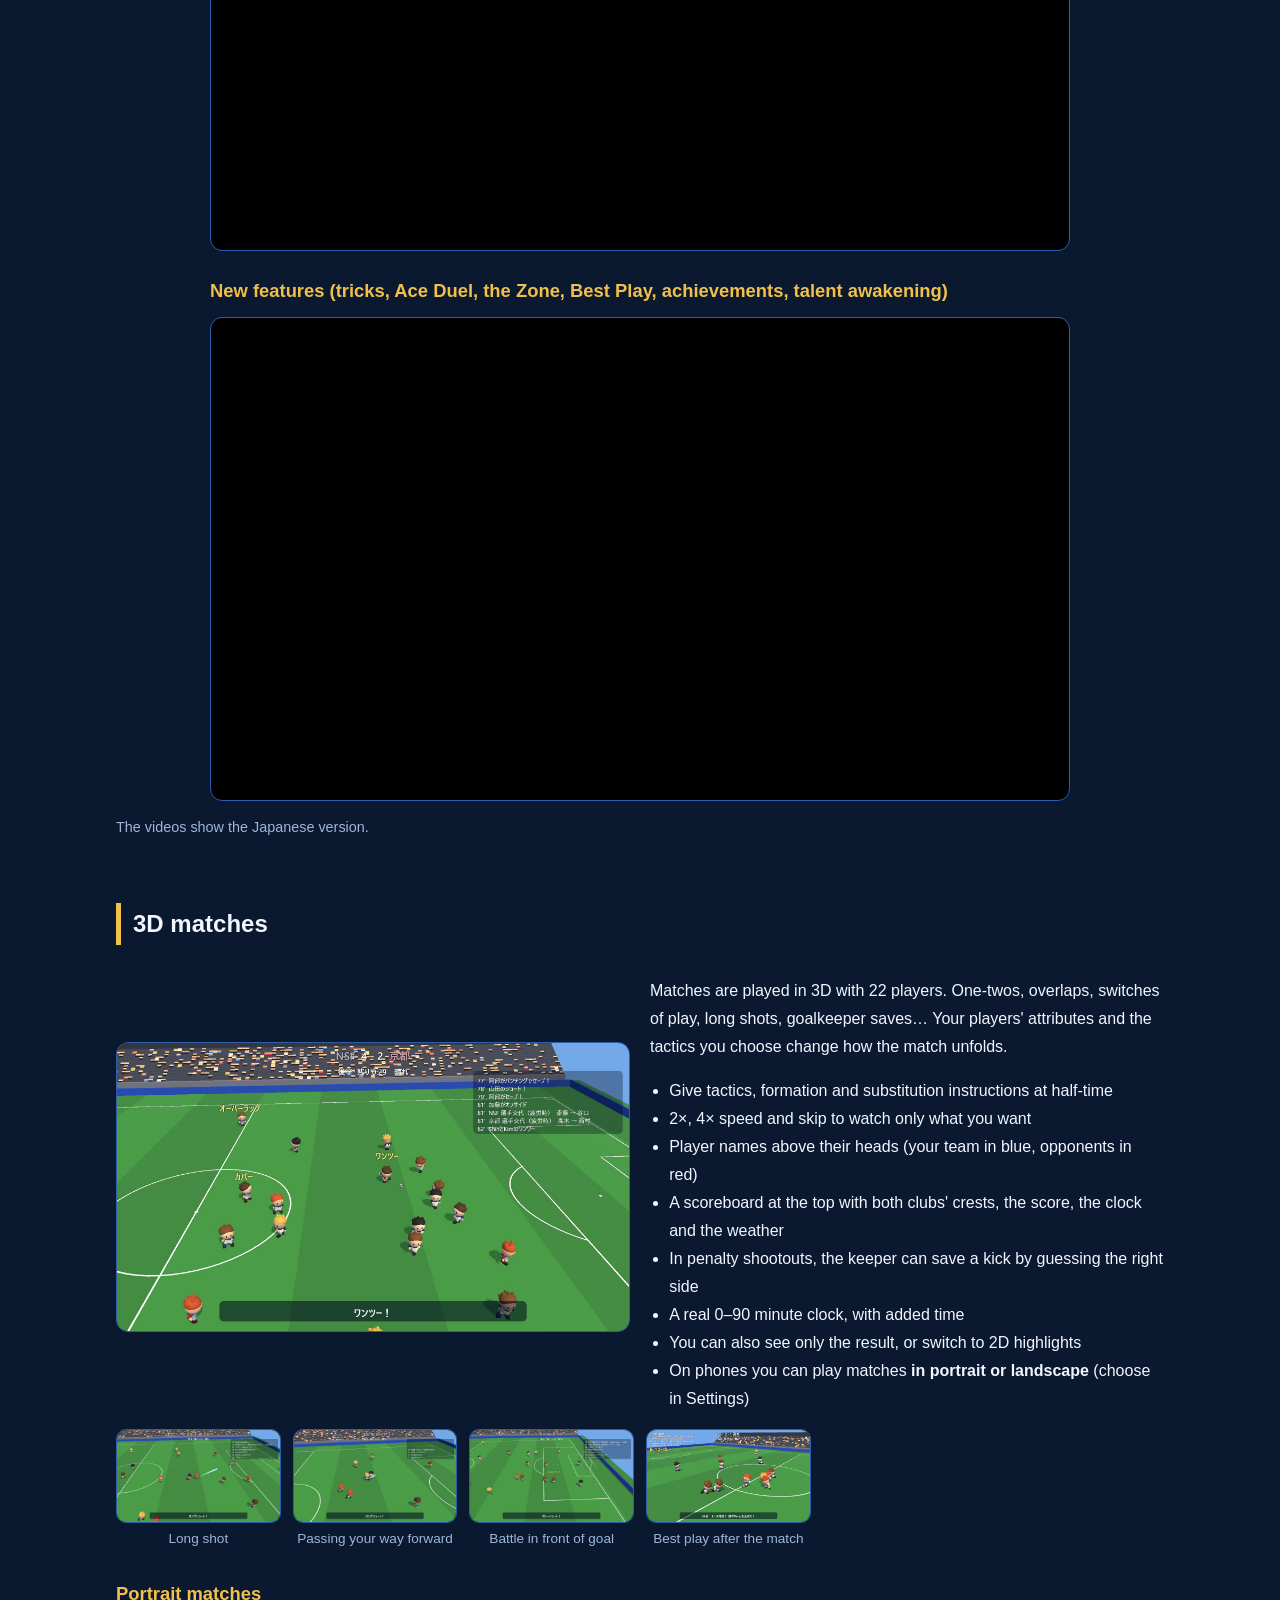
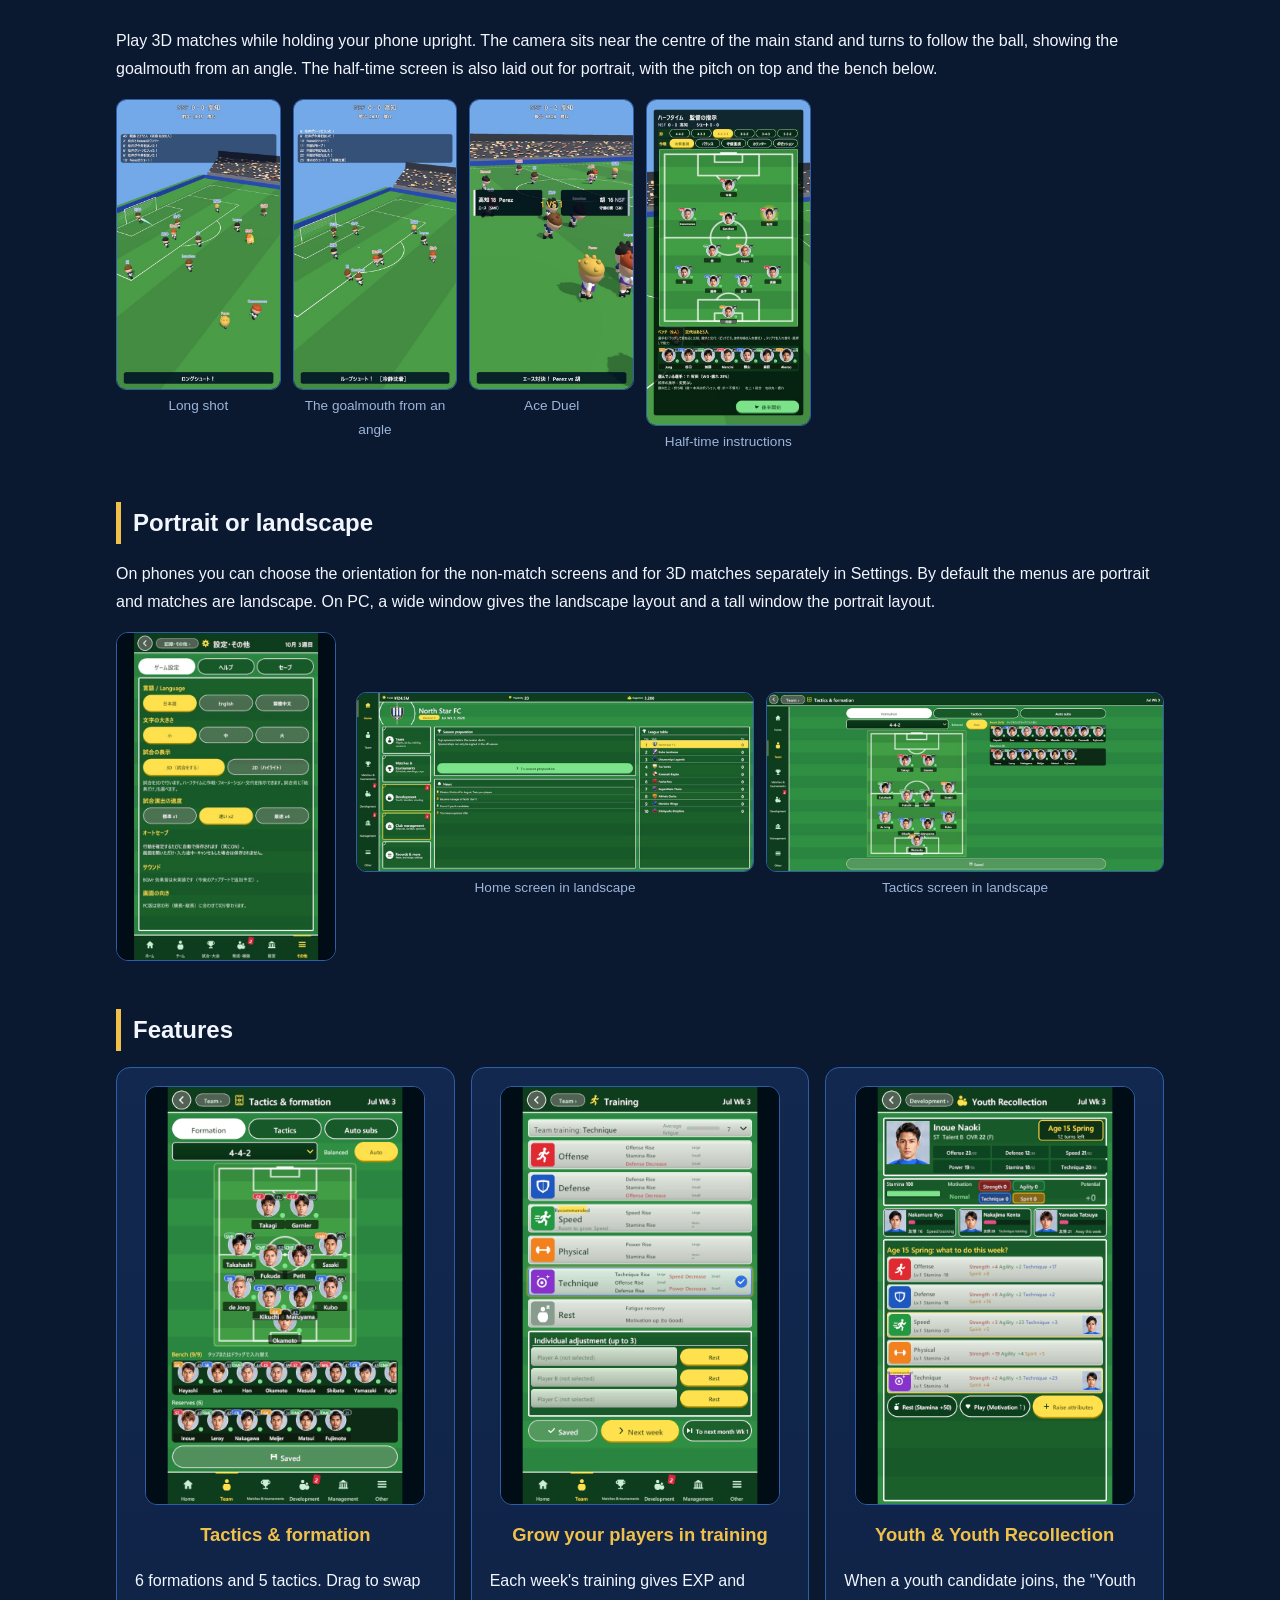
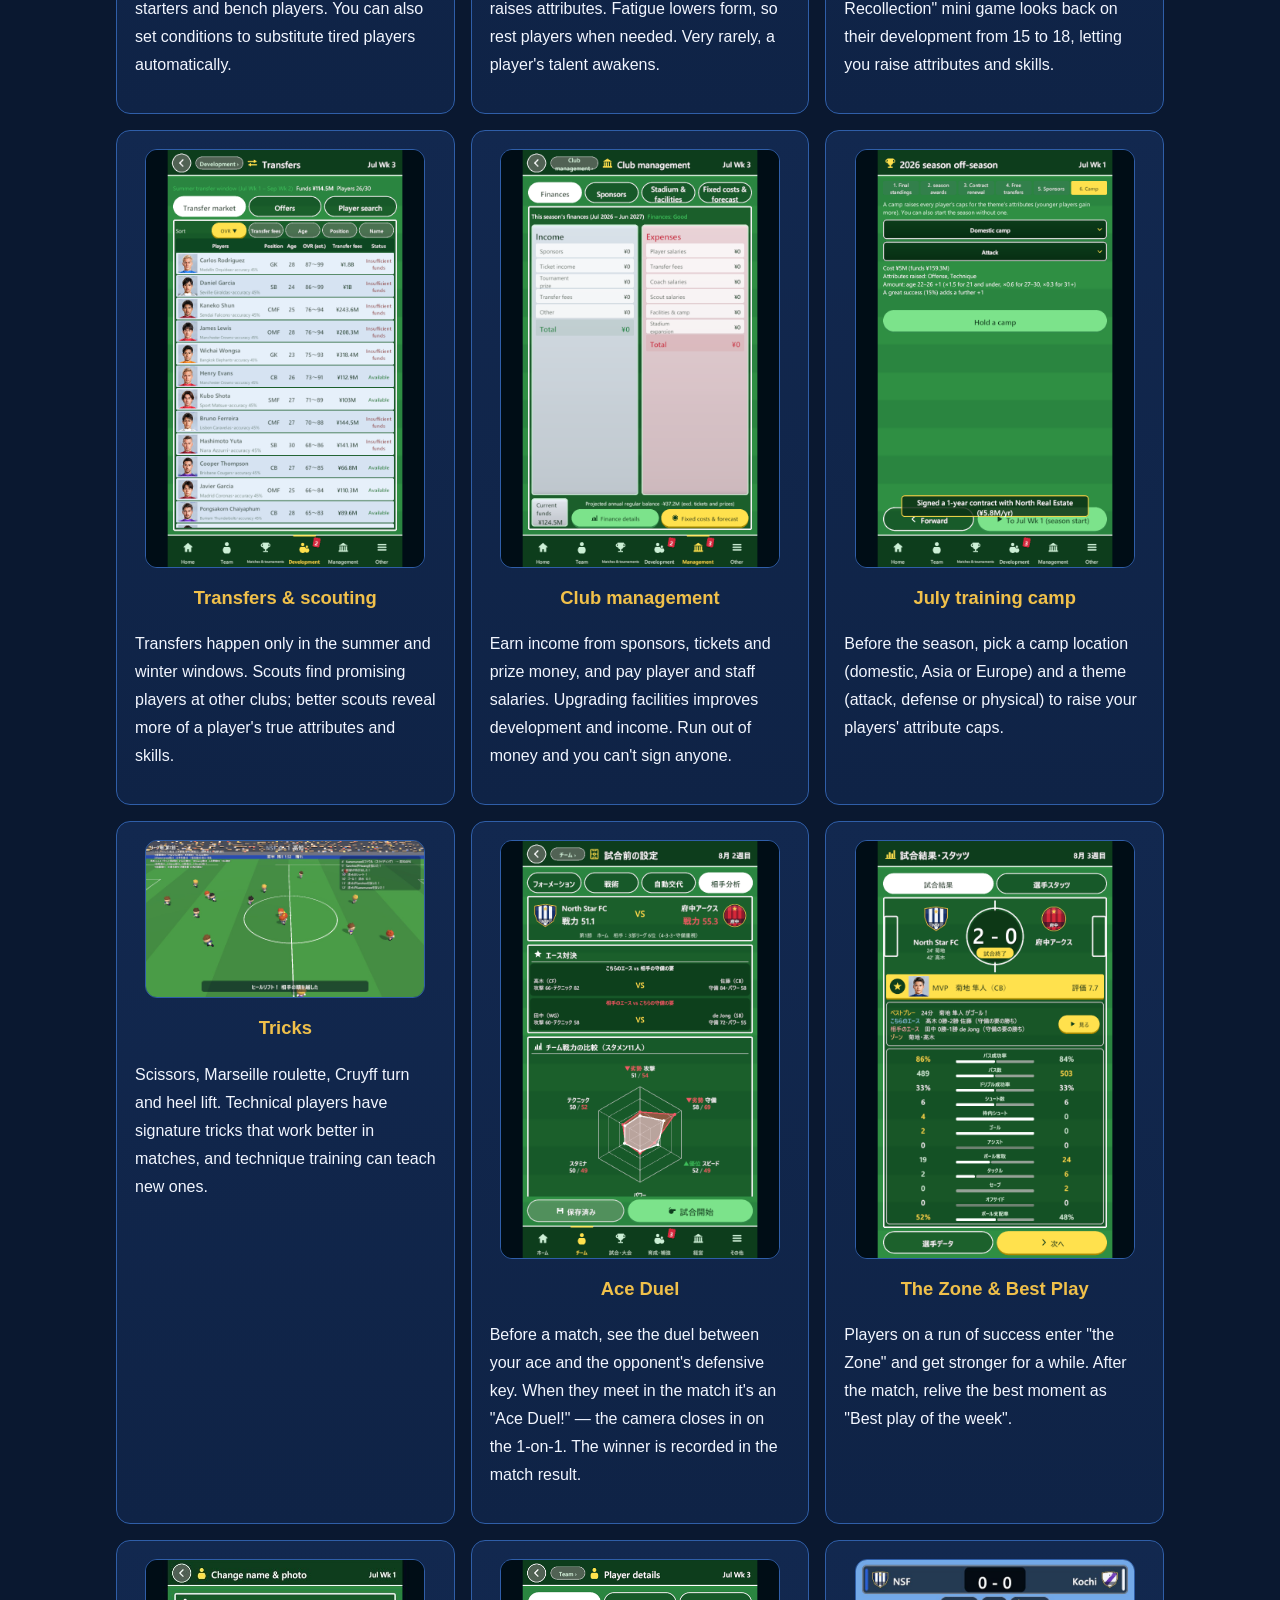
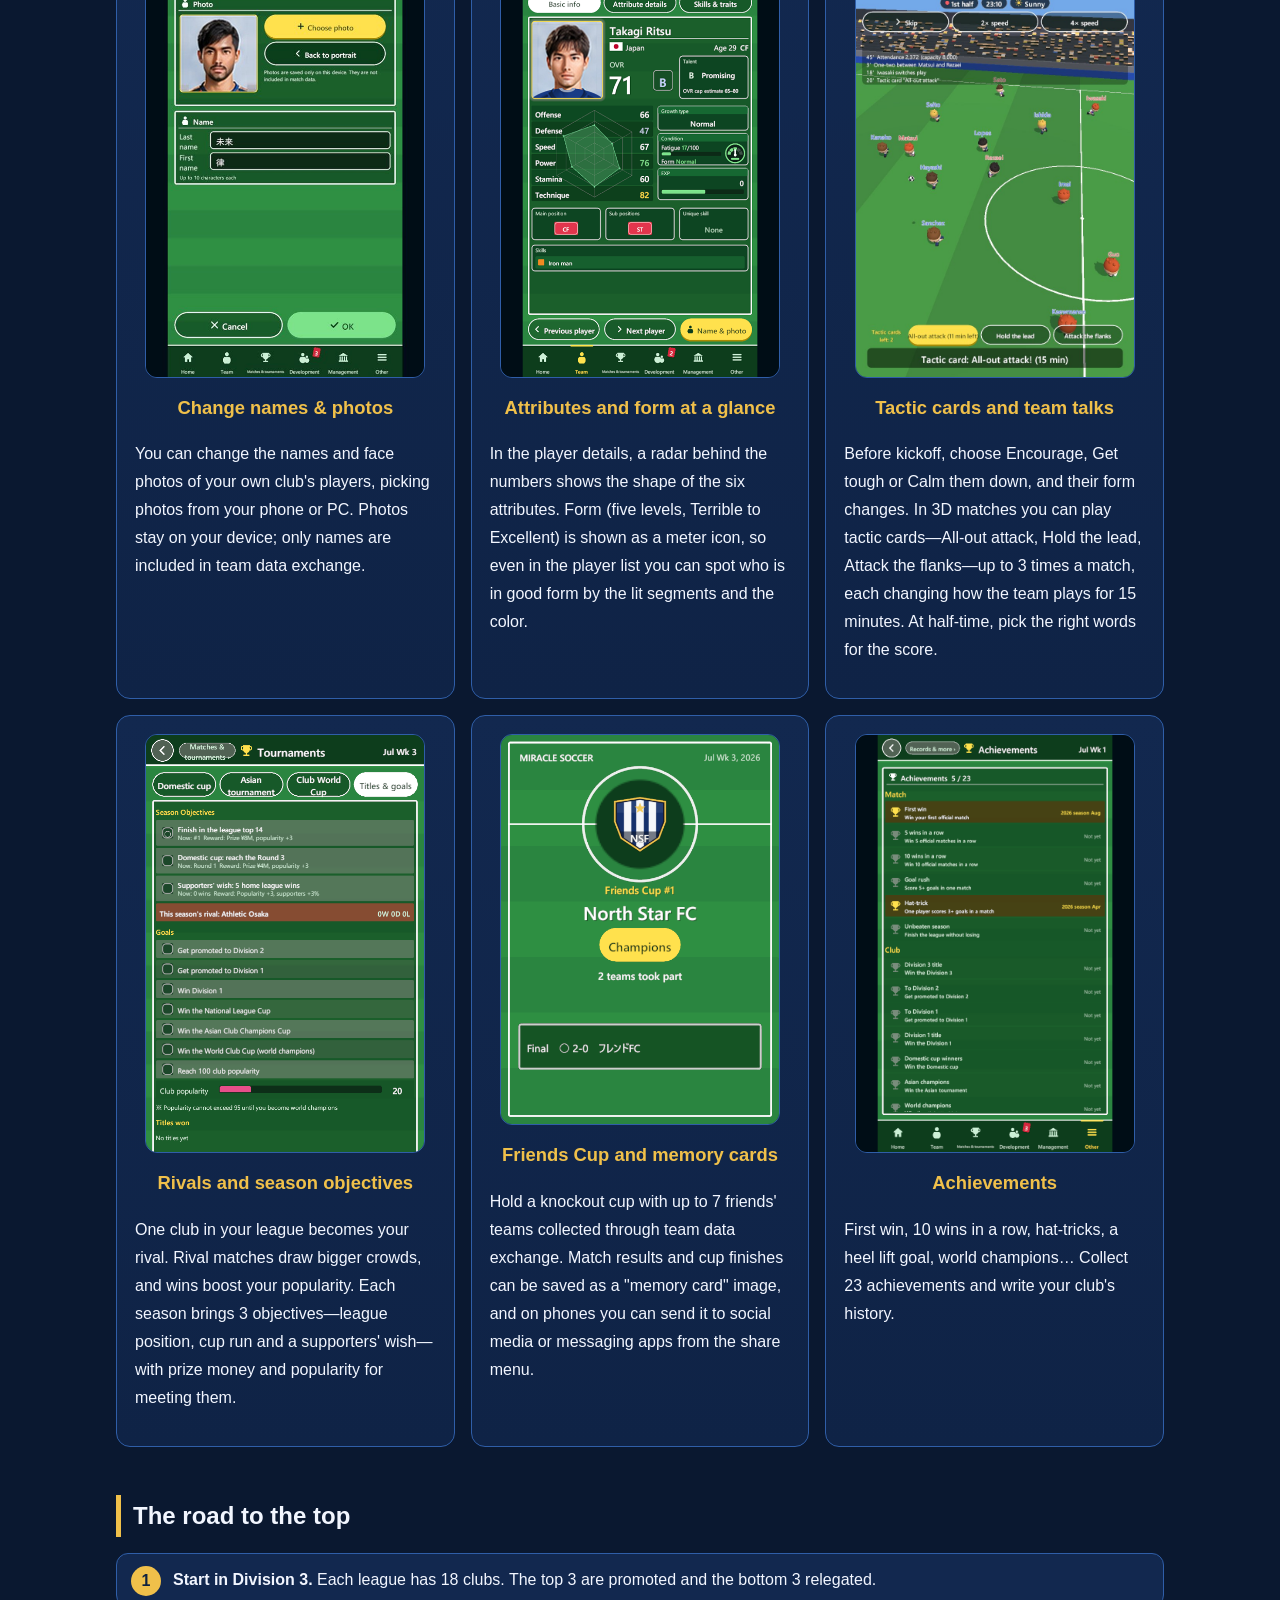
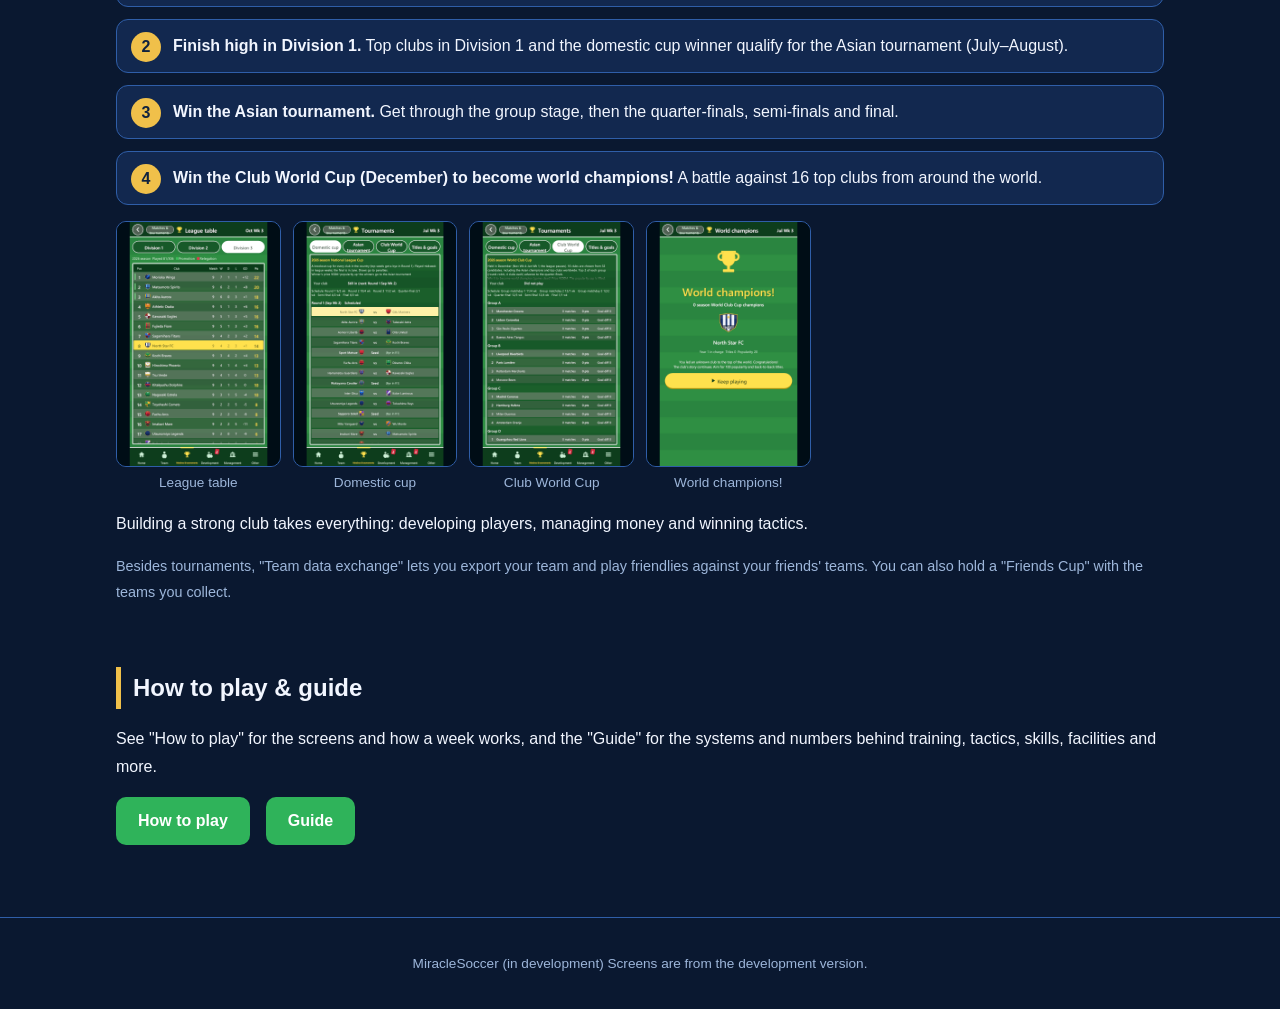
==== commit 113dc96d: "選手詳細の能力レーダー・調子のメーター・3Dのスコアボード・PKのGKを追記（日本語・英語・繁体字中国語） - 紹介：「能力の形と調子がひと目で」を追加。3Dの試合にスコアボードとPKのGKの説明 -" ====
--- a/en/index.html
+++ b/en/index.html
@@ -62,6 +62,8 @@
           <li>Give tactics, formation and substitution instructions at half-time</li>
           <li>2×, 4× speed and skip to watch only what you want</li>
           <li>Player names above their heads (your team in blue, opponents in red)</li>
+          <li>A scoreboard at the top with both clubs' crests, the score, the clock and the weather</li>
+          <li>In penalty shootouts, the keeper can save a kick by guessing the right side</li>
           <li>A real 0–90 minute clock, with added time</li>
           <li>You can also see only the result, or switch to 2D highlights</li>
           <li>On phones you can play matches <b>in portrait or landscape</b> (choose in Settings)</li>
@@ -168,6 +170,13 @@
         <div>
           <h3>Change names & photos</h3>
           <p>You can change the names and face photos of your own club's players, picking photos from your phone or PC. Photos stay on your device; only names are included in team data exchange.</p>
+        </div>
+      </div>
+      <div class="card feature">
+        <img class="phone" src="img/feat_player_detail.png" alt="Attribute radar and form meter in the player details" loading="lazy">
+        <div>
+          <h3>Attributes and form at a glance</h3>
+          <p>In the player details, a radar behind the numbers shows the shape of the six attributes. Form (five levels, Terrible to Excellent) is shown as a meter icon, so even in the player list you can spot who is in good form by the lit segments and the color.</p>
         </div>
       </div>
       <div class="card feature">
